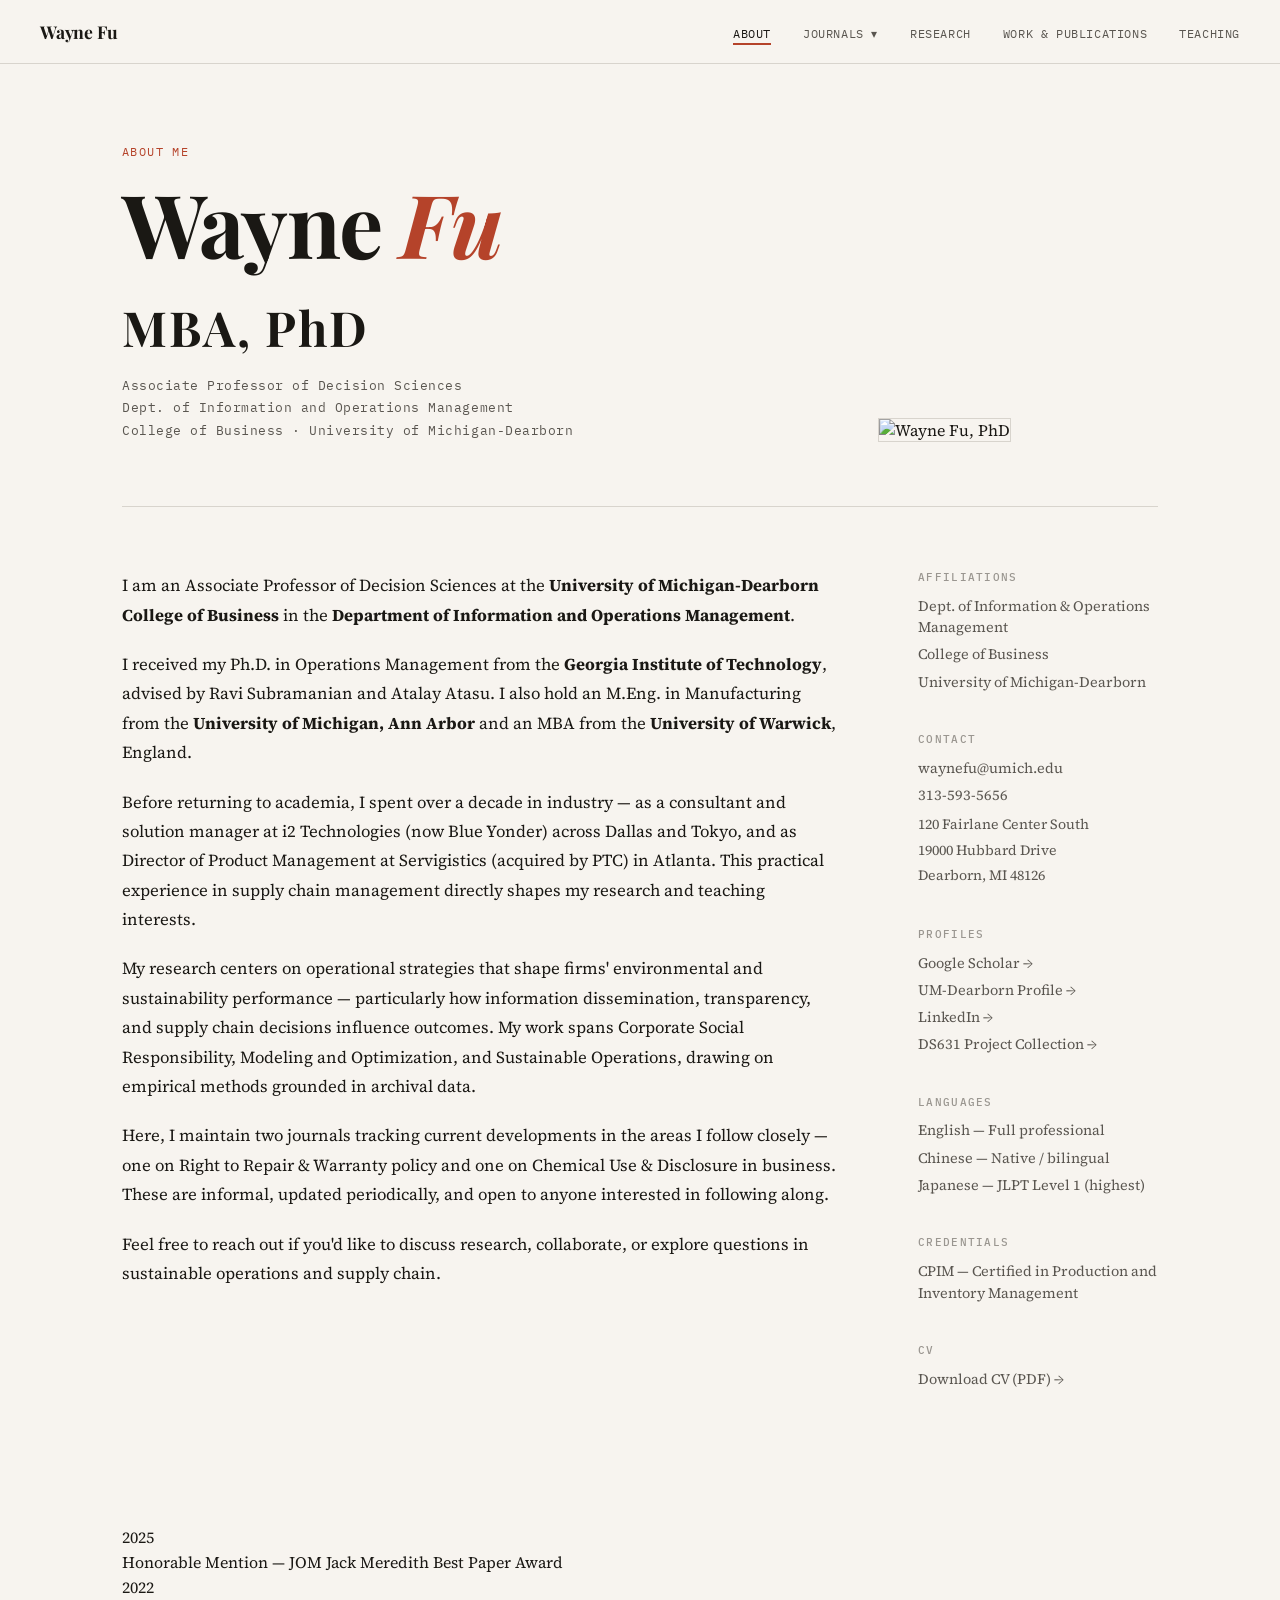
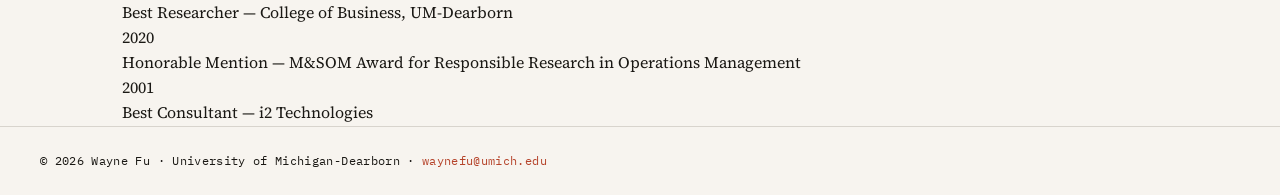
==== index.html @ 268f3934 "Rename weekly to periodic:" ====
<!DOCTYPE html>
<html lang="en">
<head>
  <meta charset="UTF-8" />
  <meta name="viewport" content="width=device-width, initial-scale=1.0"/>
  <title>Wayne Fu, PhD — Academic Portfolio</title>
  <link rel="preconnect" href="https://fonts.googleapis.com">
  <link href="https://fonts.googleapis.com/css2?family=Playfair+Display:ital,wght@0,400;0,700;1,400&family=IBM+Plex+Mono:wght@400;500&family=Source+Serif+4:wght@300;400;600&display=swap" rel="stylesheet">
  <link rel="stylesheet" href="style.css">
</head>
<body>

  <nav class="nav">
    <div class="nav-name"><a href="index.html">Wayne Fu</a></div>
    <ul class="nav-links">
      <li><a href="index.html" class="active">About</a></li>
      <li class="nav-dropdown">
        <span class="nav-dropdown-label">Journals ▾</span>
        <ul class="dropdown-menu">
          <li><a href="journal.html">R2R &amp; Warranty</a></li>
          <li><a href="journal2.html">Chemical Use</a></li>
        </ul>
      </li>
      <li><a href="research.html">Research</a></li>
      <li><a href="work.html">Work &amp; Publications</a></li>
      <li><a href="teaching.html">Teaching</a></li>
    </ul>
    <button class="nav-toggle" onclick="toggleNav()">☰</button>
  </nav>

  <main class="page-about">

    <section class="hero">
      <div class="hero-text">
        <span class="hero-label">About Me</span>
        <h1 class="hero-name">Wayne <em>Fu</em><br><span style="font-size:0.55em;letter-spacing:0.04em;font-style:normal;">MBA, PhD</span></h1>
        <p class="hero-title">
          Associate Professor of Decision Sciences<br>
          Dept. of Information and Operations Management<br>
          College of Business · University of Michigan-Dearborn
        </p>
      </div>
      <div class="hero-photo">
        <img src="photo.jpg" alt="Wayne Fu, PhD" style="width:100%;aspect-ratio:3/4;object-fit:cover;object-position:top center;border:1px solid var(--border);">
      </div>
    </section>

    <section class="about-body">
      <div class="about-bio">

        <p>I am an Associate Professor of Decision Sciences at the <strong>University of Michigan-Dearborn College of Business</strong> in the <strong>Department of Information and Operations Management</strong>.</p>

        <p>I received my Ph.D. in Operations Management from the <strong>Georgia Institute of Technology</strong>, advised by Ravi Subramanian and Atalay Atasu. I also hold an M.Eng. in Manufacturing from the <strong>University of Michigan, Ann Arbor</strong> and an MBA from the <strong>University of Warwick</strong>, England.</p>

        <p>Before returning to academia, I spent over a decade in industry — as a consultant and solution manager at i2 Technologies (now Blue Yonder) across Dallas and Tokyo, and as Director of Product Management at Servigistics (acquired by PTC) in Atlanta. This practical experience in supply chain management directly shapes my research and teaching interests.</p>

        <p>My research centers on operational strategies that shape firms' environmental and sustainability performance — particularly how information dissemination, transparency, and supply chain decisions influence outcomes. My work spans Corporate Social Responsibility, Modeling and Optimization, and Sustainable Operations, drawing on empirical methods grounded in archival data.</p>

		<p>Here, I maintain two journals tracking current developments in the areas I follow closely — one on Right to Repair & Warranty policy and one on Chemical Use & Disclosure in business. These are informal, updated periodically, and open to anyone interested in following along.</p>

        <p>Feel free to reach out if you'd like to discuss research, collaborate, or explore questions in sustainable operations and supply chain.</p>
      </div>

      <div class="about-sidebar">
        <div class="info-block">
          <h3>Affiliations</h3>
          <ul>
            <li>Dept. of Information &amp; Operations Management</li>
            <li>College of Business</li>
            <li>University of Michigan-Dearborn</li>
          </ul>
        </div>

        <div class="info-block">
          <h3>Contact</h3>
          <ul>
            <li><a href="mailto:waynefu@umich.edu">waynefu@umich.edu</a></li>
            <li style="color:var(--ink-light);">313-593-5656</li>
            <li style="line-height:1.8;color:var(--ink-light);font-size:0.88rem;">120 Fairlane Center South<br>19000 Hubbard Drive<br>Dearborn, MI 48126</li>
          </ul>
        </div>

        <div class="info-block">
          <h3>Profiles</h3>
          <ul>
            <li><a href="https://scholar.google.com/citations?user=iPHOKx8AAAAJ&amp;hl=en" target="_blank">Google Scholar →</a></li>
            <li><a href="https://umdearborn.edu/people-um-dearborn/wayne-fu" target="_blank">UM-Dearborn Profile →</a></li>
            <li><a href="https://www.linkedin.com/in/waynefu/" target="_blank">LinkedIn →</a></li>
            <li><a href="https://sites.google.com/umich.edu/ds631projects/about" target="_blank">DS631 Project Collection →</a></li>
          </ul>
        </div>

        <div class="info-block">
          <h3>Languages</h3>
          <ul>
            <li>English — Full professional</li>
            <li>Chinese — Native / bilingual</li>
            <li>Japanese — JLPT Level 1 (highest)</li>
          </ul>
        </div>

        <div class="info-block">
          <h3>Credentials</h3>
          <ul>
            <li>CPIM — Certified in Production and Inventory Management</li>
          </ul>
        </div>

        <div class="info-block">
          <h3>CV</h3>
          <ul>
            <li><a href="CurriculumVitae_-_WF_-_20251202.pdf">Download CV (PDF) →</a></li>
          </ul>
        </div>
      </div>
    </section>

    <section class="honors-strip">
      <div class="honor-item">
        <span class="honor-year">2025</span>
        <p>Honorable Mention — JOM Jack Meredith Best Paper Award</p>
      </div>
      <div class="honor-item">
        <span class="honor-year">2022</span>
        <p>Best Researcher — College of Business, UM-Dearborn</p>
      </div>
      <div class="honor-item">
        <span class="honor-year">2020</span>
        <p>Honorable Mention — M&SOM Award for Responsible Research in Operations Management</p>
      </div>
      <div class="honor-item">
        <span class="honor-year">2001</span>
        <p>Best Consultant — i2 Technologies</p>
      </div>
    </section>

  </main>

  <footer class="footer">
    <p>© 2026 Wayne Fu · University of Michigan-Dearborn · <a href="mailto:waynefu@umich.edu">waynefu@umich.edu</a></p>
  </footer>

  <script src="nav.js"></script>
</body>
</h
---- style.css ----
/* ============================================
   PORTFOLIO — STYLESHEET
   Aesthetic: editorial/academic, refined minimal
   ============================================ */

:root {
  --ink: #1a1814;
  --ink-light: #5a5650;
  --ink-faint: #9a9690;
  --paper: #f7f4ef;
  --paper-warm: #ede9e2;
  --accent: #b5432a;
  --accent-light: #e8c9c2;
  --border: #d8d4cd;
  --mono: 'IBM Plex Mono', monospace;
  --serif: 'Source Serif 4', Georgia, serif;
  --display: 'Playfair Display', 'Times New Roman', serif;
  --nav-h: 64px;
}

*, *::before, *::after { box-sizing: border-box; margin: 0; padding: 0; }

html { font-size: 16px; scroll-behavior: smooth; }

body {
  font-family: var(--serif);
  background: var(--paper);
  color: var(--ink);
  min-height: 100vh;
  display: flex;
  flex-direction: column;
}

/* ---- TYPOGRAPHY ---- */
h1, h2, h3 { font-family: var(--display); font-weight: 700; line-height: 1.15; }
h1 { font-size: clamp(2.2rem, 5vw, 3.8rem); }
h2 { font-size: clamp(1.4rem, 3vw, 2rem); }
h3 { font-size: 1.15rem; }
p { line-height: 1.75; color: var(--ink); }
a { color: var(--accent); text-decoration: none; transition: opacity 0.2s; }
a:hover { opacity: 0.7; }
em { font-style: italic; color: var(--accent); }
ul { list-style: none; }

/* ---- NAV ---- */
.nav {
  position: sticky;
  top: 0;
  z-index: 100;
  height: var(--nav-h);
  background: var(--paper);
  border-bottom: 1px solid var(--border);
  display: flex;
  align-items: center;
  justify-content: space-between;
  padding: 0 2.5rem;
  gap: 2rem;
}

.nav-name a {
  font-family: var(--display);
  font-size: 1.1rem;
  color: var(--ink);
  font-weight: 700;
  letter-spacing: -0.01em;
}

.nav-links {
  display: flex;
  gap: 2rem;
  align-items: center;
}

.nav-links > li { position: relative; }

.nav-links a,
.nav-dropdown-label {
  font-family: var(--mono);
  font-size: 0.75rem;
  letter-spacing: 0.05em;
  color: var(--ink-light);
  text-transform: uppercase;
  padding-bottom: 2px;
  border-bottom: 2px solid transparent;
  transition: color 0.2s, border-color 0.2s;
  cursor: pointer;
  user-select: none;
}

.nav-links a:hover,
.nav-links a.active,
.nav-dropdown-label.active {
  color: var(--ink);
  border-bottom-color: var(--accent);
  opacity: 1;
}

/* Dropdown */
.nav-dropdown { position: relative; }

.dropdown-menu {
  display: none;
  position: absolute;
  top: calc(100% + 18px);
  right: 0;
  background: var(--paper);
  border: 1px solid var(--border);
  min-width: 200px;
  box-shadow: 0 4px 16px rgba(0,0,0,0.08);
  z-index: 200;
  flex-direction: column;
}

.nav-dropdown:hover .dropdown-menu,
.nav-dropdown:focus-within .dropdown-menu {
  display: flex;
}

.dropdown-menu li a {
  display: block;
  padding: 0.75rem 1.25rem;
  font-family: var(--mono);
  font-size: 0.72rem;
  letter-spacing: 0.05em;
  text-transform: uppercase;
  color: var(--ink-light);
  border-bottom: 1px solid var(--border);
  border-bottom-width: 0;
  transition: background 0.15s;
}

.dropdown-menu li:not(:last-child) a {
  border-bottom: 1px solid var(--border);
}

.dropdown-menu li a:hover,
.dropdown-menu li a.active {
  background: var(--paper-warm);
  color: var(--ink);
  opacity: 1;
}

.nav-toggle {
  display: none;
  background: none;
  border: none;
  font-size: 1.4rem;
  cursor: pointer;
  color: var(--ink);
}

/* ---- FOOTER ---- */
.footer {
  margin-top: auto;
  border-top: 1px solid var(--border);
  padding: 1.5rem 2.5rem;
  font-family: var(--mono);
  font-size: 0.72rem;
  color: var(--ink-faint);
  letter-spacing: 0.03em;
}

/* ---- PAGE LAYOUTS ---- */
main { flex: 1; }

.page-inner {
  max-width: 860px;
  margin: 0 auto;
  padding: 4rem 2rem 6rem;
}

.page-header {
  margin-bottom: 3.5rem;
  padding-bottom: 2rem;
  border-bottom: 1px solid var(--border);
}

.page-label {
  font-family: var(--mono);
  font-size: 0.72rem;
  letter-spacing: 0.12em;
  text-transform: uppercase;
  color: var(--accent);
  display: block;
  margin-bottom: 0.75rem;
}

.page-subtitle {
  margin-top: 0.75rem;
  font-size: 1.05rem;
  color: var(--ink-light);
  font-weight: 300;
}

/* ---- ABOUT / HERO ---- */
.page-about { max-width: 1100px; margin: 0 auto; padding: 0 2rem; }

.hero {
  display: grid;
  grid-template-columns: 1fr 280px;
  gap: 4rem;
  align-items: end;
  padding: 5rem 0 4rem;
  border-bottom: 1px solid var(--border);
}

.hero-label {
  font-family: var(--mono);
  font-size: 0.72rem;
  letter-spacing: 0.12em;
  text-transform: uppercase;
  color: var(--accent);
  display: block;
  margin-bottom: 1.25rem;
}

.hero-name {
  font-size: clamp(3rem, 7vw, 5.5rem);
  line-height: 1.0;
  letter-spacing: -0.02em;
  margin-bottom: 1.25rem;
}

.hero-title {
  font-family: var(--mono);
  font-size: 0.8rem;
  color: var(--ink-light);
  letter-spacing: 0.04em;
}

.photo-placeholder {
  width: 100%;
  aspect-ratio: 3/4;
  background: var(--paper-warm);
  border: 1px solid var(--border);
  display: flex;
  align-items: center;
  justify-content: center;
  color: var(--ink-faint);
  font-family: var(--mono);
  font-size: 0.75rem;
  letter-spacing: 0.08em;
}

/* ---- ABOUT BODY ---- */
.about-body {
  display: grid;
  grid-template-columns: 1fr 240px;
  gap: 5rem;
  padding: 4rem 0 6rem;
}

.about-bio h2 {
  font-size: 1.6rem;
  margin-bottom: 1.25rem;
}

.about-bio p {
  margin-bottom: 1.25rem;
  font-size: 1.05rem;
}

.info-block {
  margin-bottom: 2.5rem;
}

.info-block h3 {
  font-family: var(--mono);
  font-size: 0.68rem;
  letter-spacing: 0.12em;
  text-transform: uppercase;
  color: var(--ink-faint);
  margin-bottom: 0.75rem;
  font-weight: 500;
}

.info-block li {
  font-size: 0.9rem;
  color: var(--ink-light);
  margin-bottom: 0.35rem;
  line-height: 1.5;
}

.info-block a { color: var(--ink-light); }
.info-block a:hover { color: var(--accent); opacity: 1; }

/* ---- RESEARCH PAGE ---- */
.research-intro { margin-bottom: 3rem; }
.lead { font-size: 1.15rem; color: var(--ink-light); line-height: 1.8; max-width: 680px; }

.research-areas {
  display: flex;
  flex-direction: column;
  gap: 0;
  margin-bottom: 4rem;
}

.research-card {
  display: grid;
  grid-template-columns: 80px 1fr;
  gap: 2rem;
  padding: 2.5rem 0;
  border-bottom: 1px solid var(--border);
  transition: background 0.2s;
}

.research-card:first-child { border-top: 1px solid var(--border); }

.card-number {
  font-family: var(--display);
  font-size: 2.5rem;
  color: var(--accent-light);
  font-weight: 700;
  line-height: 1;
  padding-top: 0.2rem;
}

.card-content h2 {
  font-size: 1.25rem;
  margin-bottom: 0.75rem;
}

.card-content p {
  font-size: 0.95rem;
  color: var(--ink-light);
  margin-bottom: 1rem;
}

.card-tags {
  display: flex;
  gap: 0.5rem;
  flex-wrap: wrap;
}

.card-tags span {
  font-family: var(--mono);
  font-size: 0.68rem;
  letter-spacing: 0.06em;
  padding: 0.25rem 0.6rem;
  background: var(--paper-warm);
  border: 1px solid var(--border);
  color: var(--ink-light);
  border-radius: 2px;
}

.research-collab {
  background: var(--paper-warm);
  border: 1px solid var(--border);
  padding: 2rem;
  border-radius: 2px;
}

.research-collab h2 { font-size: 1.2rem; margin-bottom: 0.75rem; }
.research-collab p { font-size: 0.95rem; }

/* ---- WORK PAGE ---- */
.work-section { margin-bottom: 4rem; }

.section-heading {
  font-family: var(--mono);
  font-size: 0.72rem;
  letter-spacing: 0.12em;
  text-transform: uppercase;
  color: var(--ink-faint);
  margin-bottom: 1.5rem;
  padding-bottom: 0.75rem;
  border-bottom: 1px solid var(--border);
  font-weight: 500;
}

.project-card {
  padding: 1.75rem 0;
  border-bottom: 1px solid var(--border);
}

.project-status {
  display: inline-block;
  font-family: var(--mono);
  font-size: 0.65rem;
  letter-spacing: 0.1em;
  text-transform: uppercase;
  color: var(--accent);
  border: 1px solid var(--accent-light);
  padding: 0.2rem 0.5rem;
  margin-bottom: 0.75rem;
  border-radius: 2px;
}

.project-card h3 { font-size: 1.15rem; margin-bottom: 0.35rem; }

.project-collab {
  font-size: 0.85rem;
  color: var(--ink-faint);
  font-family: var(--mono);
  margin-bottom: 0.75rem;
}

.project-links { margin-top: 0.75rem; display: flex; gap: 1.25rem; }
.project-links a { font-size: 0.85rem; font-family: var(--mono); }

/* Publications */
.pub-year-group {
  display: grid;
  grid-template-columns: 70px 1fr;
  gap: 2rem;
  margin-bottom: 1.5rem;
}

.pub-year {
  font-family: var(--mono);
  font-size: 0.85rem;
  color: var(--ink-faint);
  padding-top: 0.2rem;
  letter-spacing: 0.03em;
}

.pub-entry {
  padding: 1.25rem 0;
  border-bottom: 1px solid var(--border);
}

.pub-title {
  font-family: var(--display);
  font-size: 1.05rem;
  font-weight: 700;
  margin-bottom: 0.3rem;
  line-height: 1.4;
}

.pub-meta { font-size: 0.88rem; color: var(--ink-light); margin-bottom: 0.2rem; }
.pub-venue { font-size: 0.85rem; color: var(--ink-faint); margin-bottom: 0.5rem; }
.pub-links { display: flex; gap: 1rem; }
.pub-links a { font-family: var(--mono); font-size: 0.72rem; letter-spacing: 0.05em; }

/* Talks */
.talk-list { display: flex; flex-direction: column; }

.talk-entry {
  display: grid;
  grid-template-columns: 80px 1fr auto;
  gap: 1.5rem;
  align-items: center;
  padding: 1rem 0;
  border-bottom: 1px solid var(--border);
}

.talk-date {
  font-family: var(--mono);
  font-size: 0.72rem;
  color: var(--ink-faint);
  letter-spacing: 0.04em;
}

.talk-title { font-size: 0.95rem; margin-bottom: 0.2rem; }
.talk-venue { font-size: 0.82rem; color: var(--ink-faint); }
.talk-link { font-family: var(--mono); font-size: 0.72rem; white-space: nowrap; }

/* ---- JOURNAL PAGE ---- */
.journal-intro { margin-bottom: 2rem; }

.journal-filters {
  display: flex;
  gap: 0.5rem;
  align-items: center;
  flex-wrap: wrap;
  margin-bottom: 3rem;
  padding-bottom: 1.5rem;
  border-bottom: 1px solid var(--border);
}

.filter-label {
  font-family: var(--mono);
  font-size: 0.7rem;
  letter-spacing: 0.1em;
  text-transform: uppercase;
  color: var(--ink-faint);
  margin-right: 0.5rem;
}

.tag-btn {
  font-family: var(--mono);
  font-size: 0.7rem;
  letter-spacing: 0.06em;
  padding: 0.3rem 0.8rem;
  background: none;
  border: 1px solid var(--border);
  color: var(--ink-light);
  cursor: pointer;
  border-radius: 2px;
  transition: all 0.15s;
}

.tag-btn:hover, .tag-btn.active {
  background: var(--ink);
  color: var(--paper);
  border-color: var(--ink);
}

.journal-entries { display: flex; flex-direction: column; gap: 0; }

.journal-entry {
  padding: 3rem 0;
  border-bottom: 1px solid var(--border);
}

.journal-entry:first-child { border-top: 1px solid var(--border); }

.entry-meta {
  display: flex;
  align-items: center;
  gap: 1rem;
  margin-bottom: 1rem;
  flex-wrap: wrap;
}

.entry-date {
  font-family: var(--mono);
  font-size: 0.72rem;
  color: var(--ink-faint);
  letter-spacing: 0.06em;
}

.entry-tags { display: flex; gap: 0.4rem; }

.entry-tags span {
  font-family: var(--mono);
  font-size: 0.62rem;
  letter-spacing: 0.06em;
  padding: 0.15rem 0.5rem;
  background: var(--accent-light);
  color: var(--accent);
  border-radius: 2px;
}

.entry-title {
  font-size: clamp(1.3rem, 3vw, 1.75rem);
  margin-bottom: 1.5rem;
  line-height: 1.2;
}

.entry-body p {
  margin-bottom: 1.1rem;
  font-size: 1rem;
  max-width: 680px;
}

.entry-body h3 {
  font-family: var(--mono);
  font-size: 0.72rem;
  letter-spacing: 0.1em;
  text-transform: uppercase;
  color: var(--ink-faint);
  margin: 1.75rem 0 0.75rem;
  font-weight: 500;
}

.entry-body ul {
  list-style: none;
  padding-left: 0;
  max-width: 680px;
}

.entry-body ul li {
  padding: 0.6rem 0 0.6rem 1.25rem;
  border-bottom: 1px solid var(--border);
  font-size: 0.93rem;
  position: relative;
  line-height: 1.6;
}

.entry-body ul li::before {
  content: '—';
  position: absolute;
  left: 0;
  color: var(--accent);
  font-family: var(--mono);
}

/* ---- MOBILE NAV ---- */
@media (max-width: 700px) {
  .nav { padding: 0 1.25rem; }
  .nav-links {
    display: none;
    flex-direction: column;
    position: absolute;
    top: var(--nav-h);
    left: 0; right: 0;
    background: var(--paper);
    border-bottom: 1px solid var(--border);
    padding: 1rem 1.5rem 1.5rem;
    gap: 1rem;
  }
  .nav-links.open { display: flex; }
  .nav-toggle { display: block; }
  .dropdown-menu {
    position: static;
    display: flex !important;
    box-shadow: none;
    border: none;
    border-left: 2px solid var(--border);
    padding-left: 1rem;
    margin-top: 0.5rem;
  }
  .nav-dropdown-label { display: none; }
  .hero { grid-template-columns: 1fr; }
  .hero-photo { display: none; }
  .about-body { grid-template-columns: 1fr; gap: 2rem; }
  .pub-year-group { grid-template-columns: 1fr; gap: 0.25rem; }
  .talk-entry { grid-template-columns: 1fr; }
  .talk-date { display: none; }
  .page-inner { padding: 2.5rem 1.25rem 4rem; }
  .page-about { padding: 0 1.25rem; }
  .hero { padding: 2.5rem 0 2.5rem; }
}
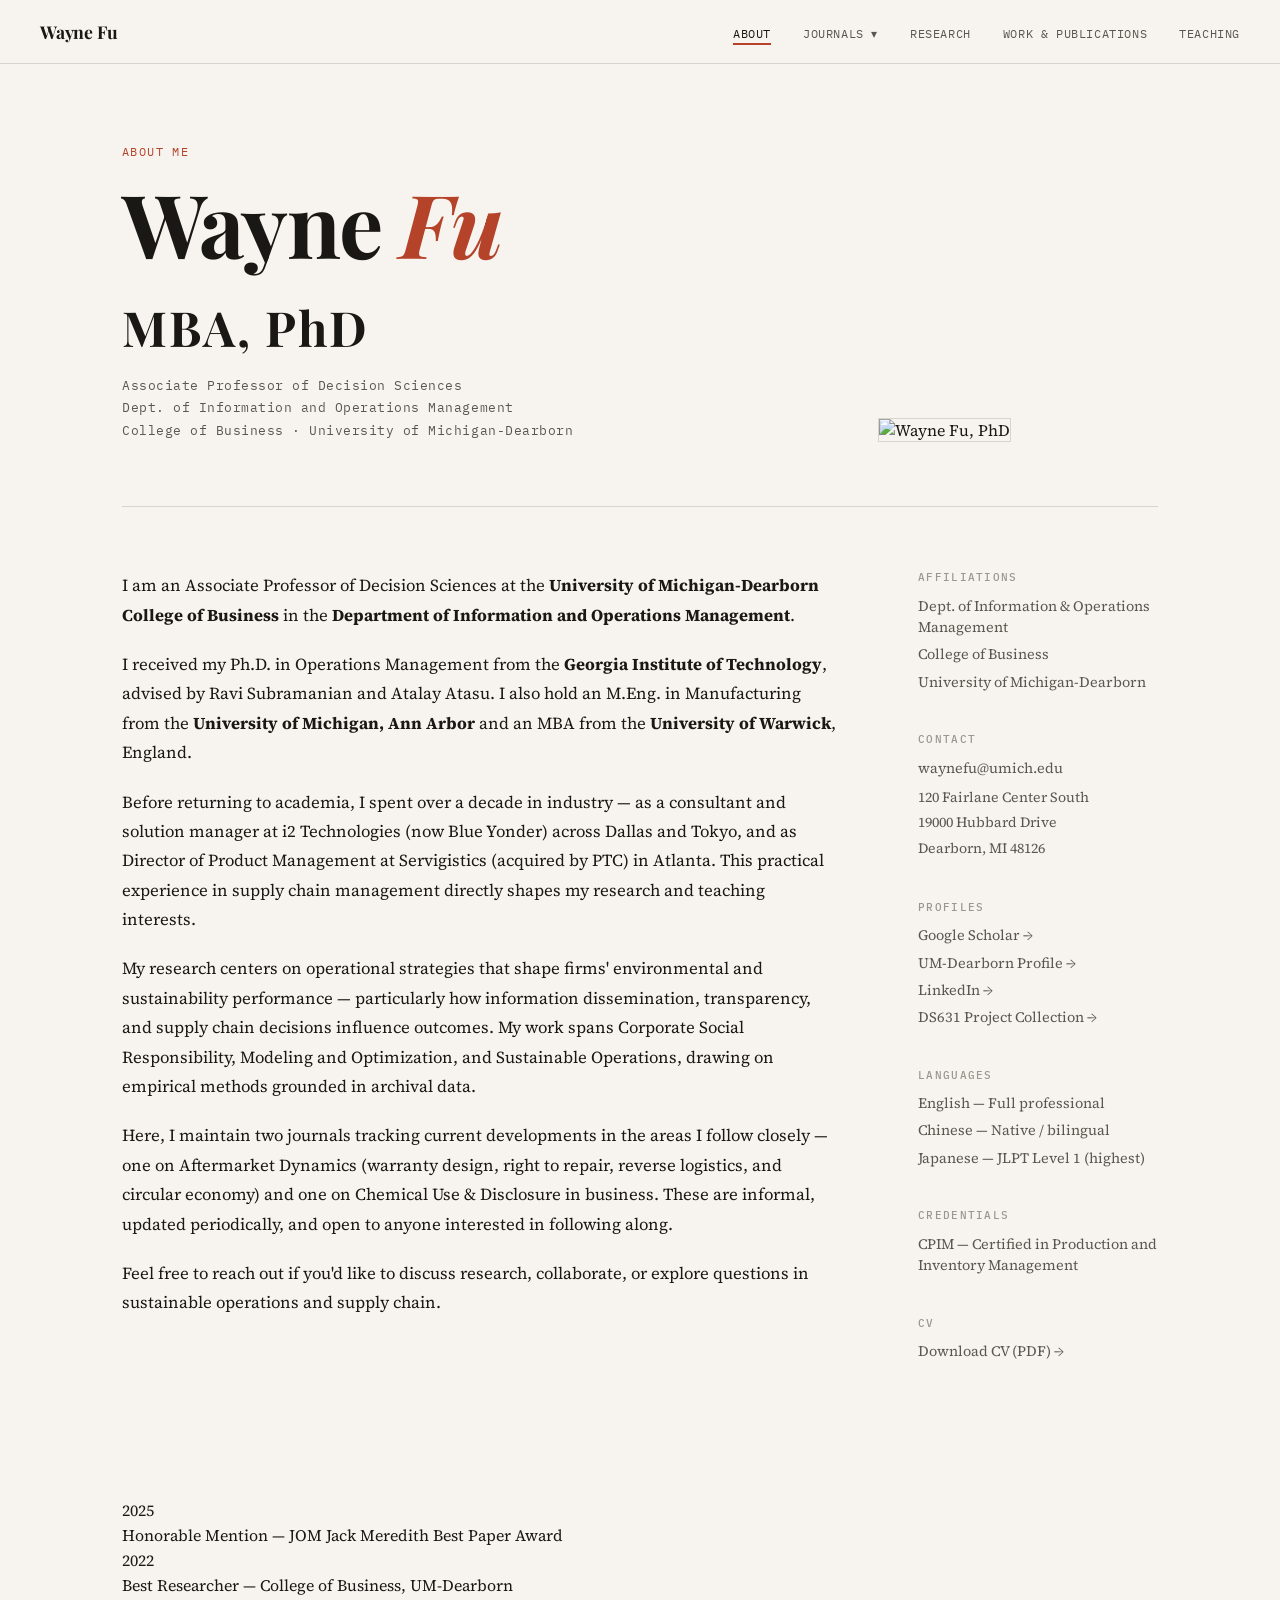
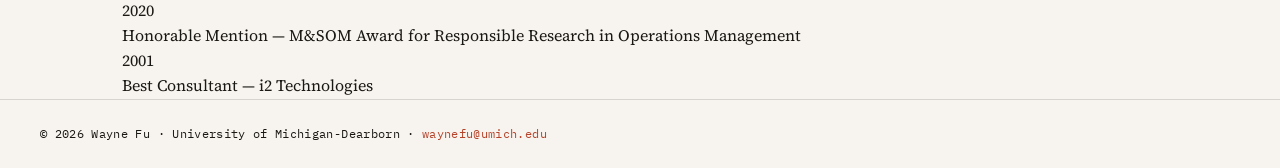
==== commit 540ec2a7: "Fix CV link, nav HTML, grammar, bio location, Scholar profile, filter tag" ====
--- a/index.html
+++ b/index.html
@@ -17,7 +17,7 @@
       <li class="nav-dropdown">
         <span class="nav-dropdown-label">Journals ▾</span>
         <ul class="dropdown-menu">
-          <li><a href="journal.html">R2R &amp; Warranty</a></li>
+          <li><a href="journal.html">Aftermarket Dynamics</a></li>
           <li><a href="journal2.html">Chemical Use</a></li>
         </ul>
       </li>
@@ -56,7 +56,7 @@
 
         <p>My research centers on operational strategies that shape firms' environmental and sustainability performance — particularly how information dissemination, transparency, and supply chain decisions influence outcomes. My work spans Corporate Social Responsibility, Modeling and Optimization, and Sustainable Operations, drawing on empirical methods grounded in archival data.</p>
 
-		<p>Here, I maintain two journals tracking current developments in the areas I follow closely — one on Right to Repair & Warranty policy and one on Chemical Use & Disclosure in business. These are informal, updated periodically, and open to anyone interested in following along.</p>
+		<p>Here, I maintain two journals tracking current developments in the areas I follow closely — one on Aftermarket Dynamics (warranty design, right to repair, reverse logistics, and circular economy) and one on Chemical Use &amp; Disclosure in business. These are informal, updated periodically, and open to anyone interested in following along.</p>
 
         <p>Feel free to reach out if you'd like to discuss research, collaborate, or explore questions in sustainable operations and supply chain.</p>
       </div>
@@ -75,7 +75,6 @@
           <h3>Contact</h3>
           <ul>
             <li><a href="mailto:waynefu@umich.edu">waynefu@umich.edu</a></li>
-            <li style="color:var(--ink-light);">313-593-5656</li>
             <li style="line-height:1.8;color:var(--ink-light);font-size:0.88rem;">120 Fairlane Center South<br>19000 Hubbard Drive<br>Dearborn, MI 48126</li>
           </ul>
         </div>
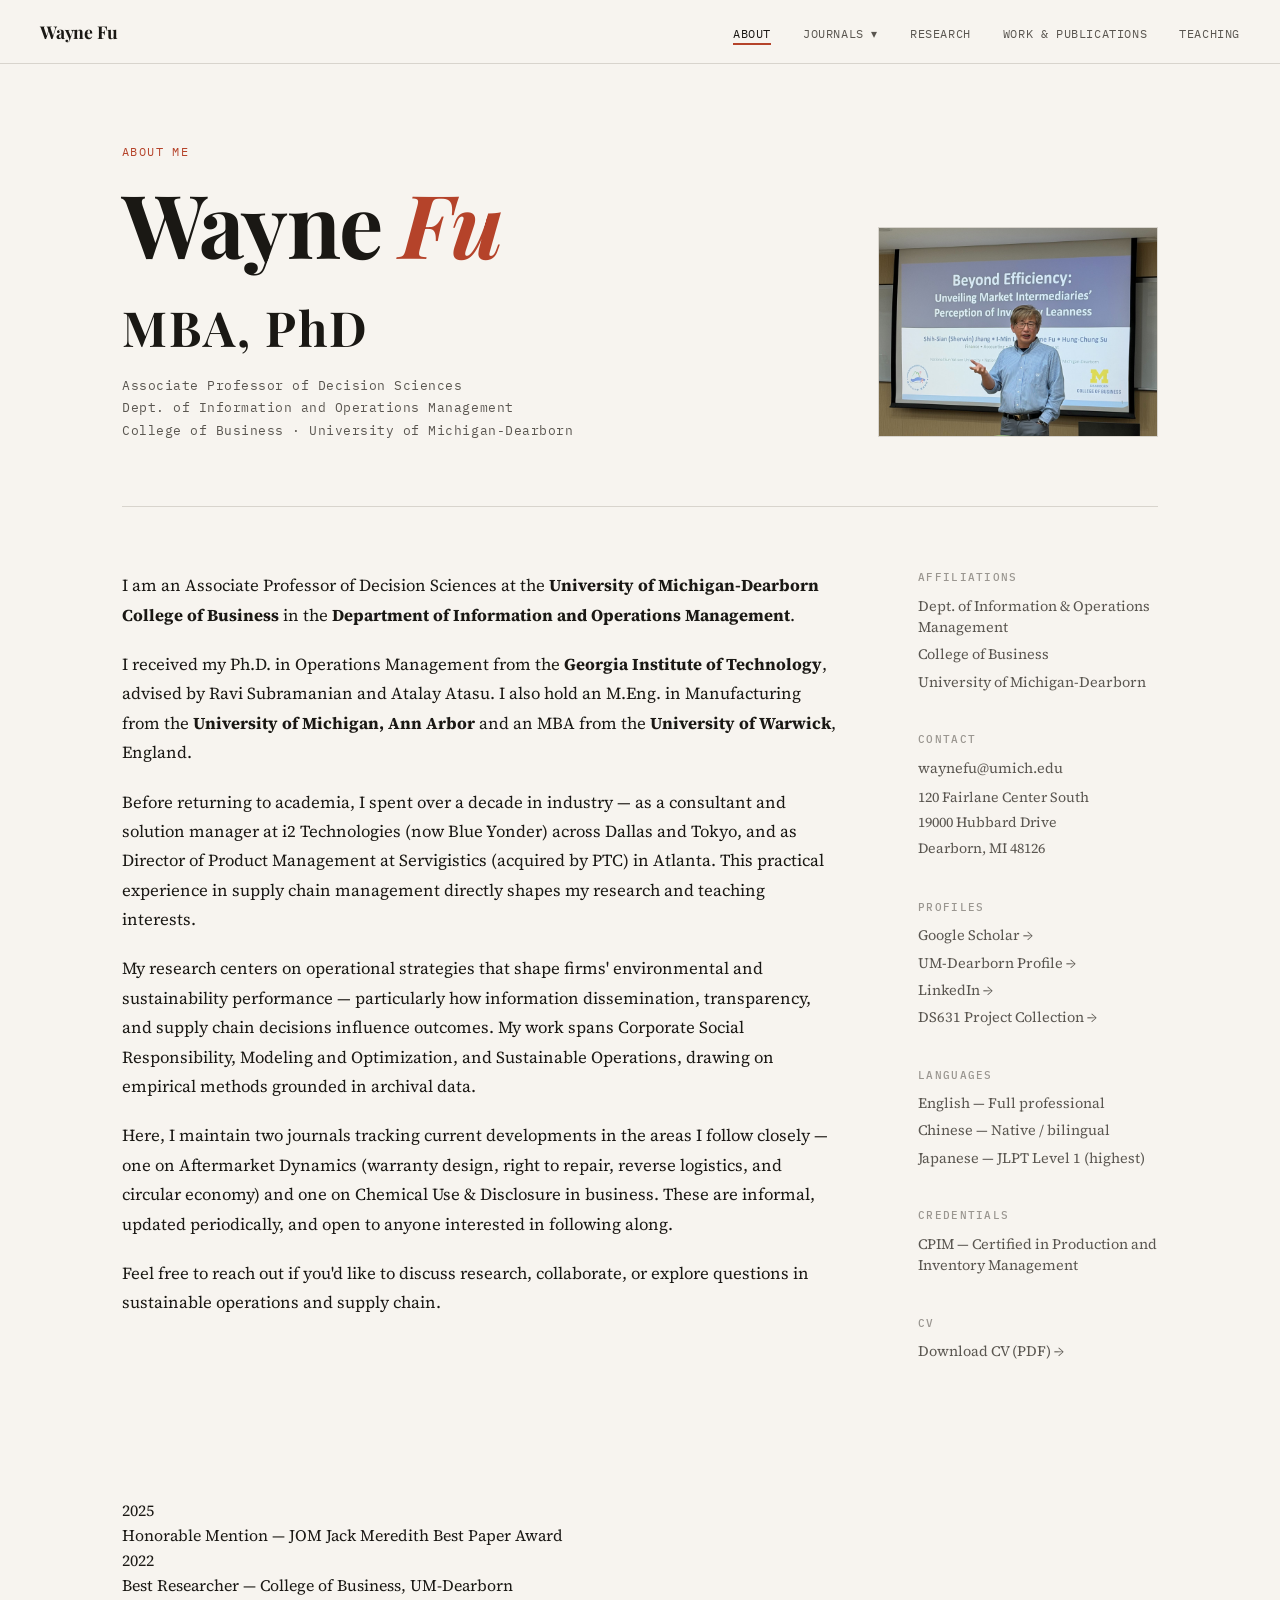
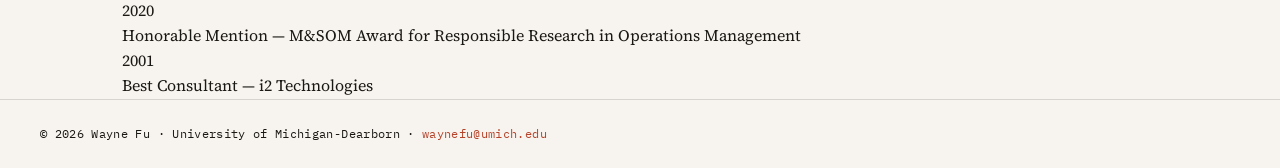
==== commit 2b80cda5: "chore(home): swap profile photo + switch frame to 4:3 landscape" ====
--- a/index.html
+++ b/index.html
@@ -41,7 +41,7 @@
         </p>
       </div>
       <div class="hero-photo">
-        <img src="photo.jpg" alt="Wayne Fu, PhD" style="width:100%;aspect-ratio:3/4;object-fit:cover;object-position:top center;border:1px solid var(--border);">
+        <img src="photo.jpg" alt="Wayne Fu, PhD" style="width:100%;aspect-ratio:4/3;object-fit:cover;object-position:center center;border:1px solid var(--border);">
       </div>
     </section>
 
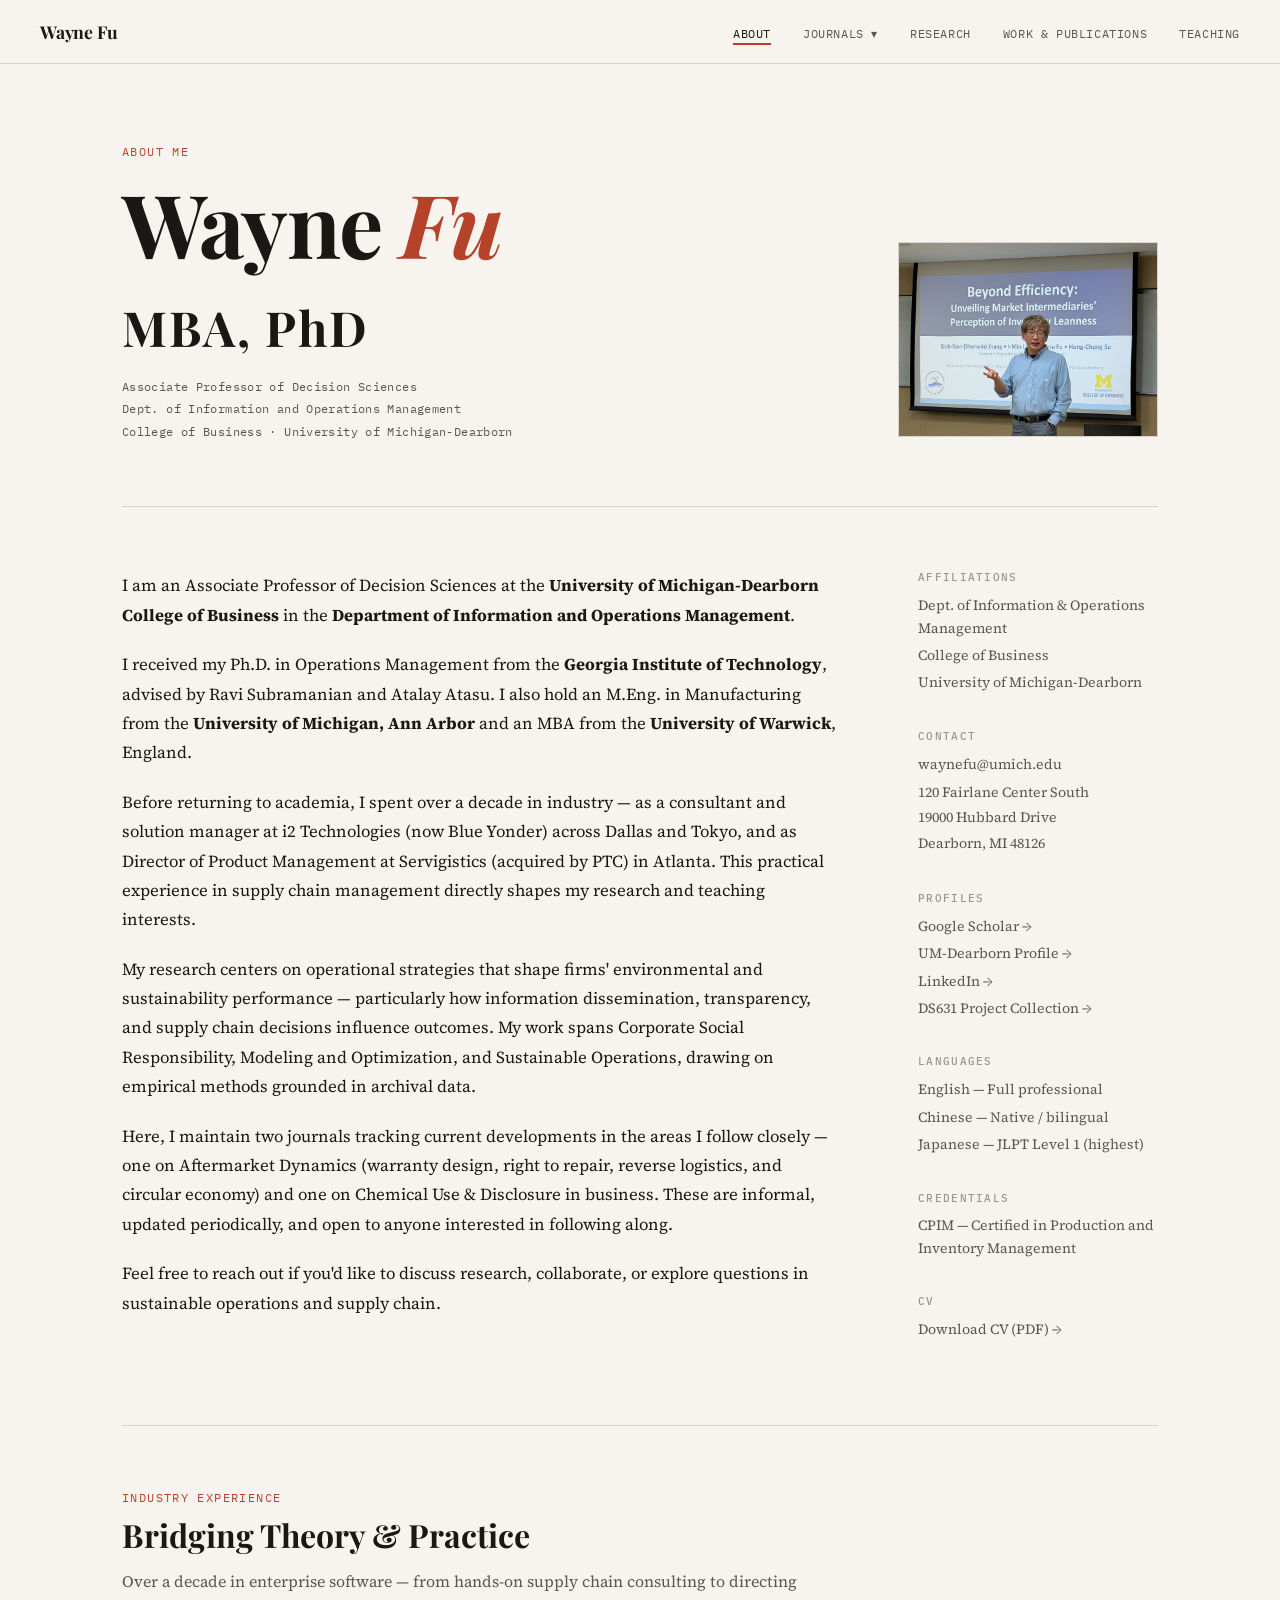
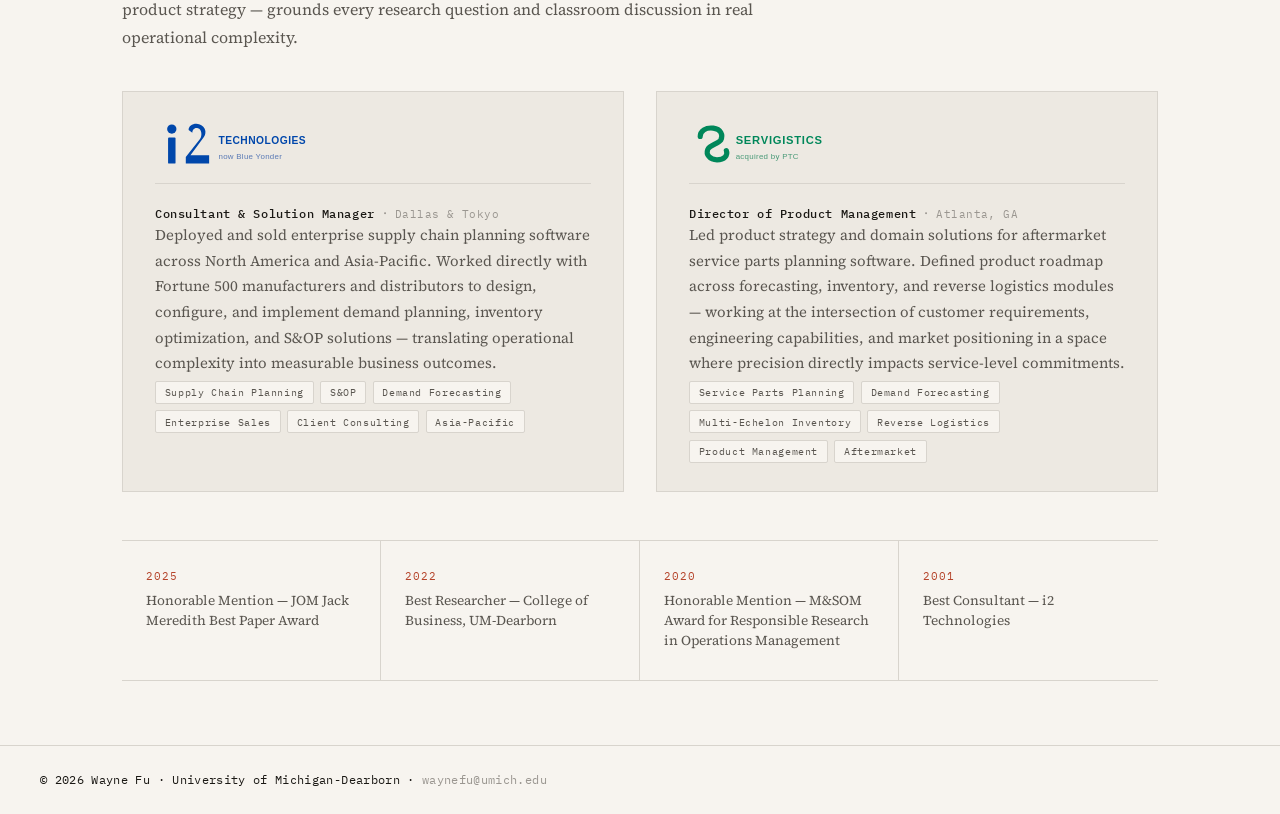
==== commit 0422a8e9: "feat(index): add Industry Experience section with i2 Technologies and Servigistics cards" ====
--- a/index.html
+++ b/index.html
@@ -114,6 +114,81 @@
       </div>
     </section>
 
+    <section class="industry-section">
+      <div class="industry-header">
+        <span class="page-label">Industry Experience</span>
+        <h2 class="industry-title">Bridging Theory &amp; Practice</h2>
+        <p class="industry-intro">Over a decade in enterprise software — from hands-on supply chain consulting to directing product strategy — grounds every research question and classroom discussion in real operational complexity.</p>
+      </div>
+
+      <div class="industry-cards">
+
+        <!-- i2 Technologies / Blue Yonder -->
+        <div class="industry-card">
+          <div class="company-logo-wrap">
+            <svg viewBox="0 0 180 60" xmlns="http://www.w3.org/2000/svg" aria-label="i2 Technologies (now Blue Yonder)">
+              <!-- i -->
+              <circle cx="18" cy="14" r="5" fill="#0047AB"/>
+              <rect x="14" y="23" width="8" height="28" rx="1" fill="#0047AB"/>
+              <!-- 2 -->
+              <path d="M36 15 C36 10 42 7 48 9 C54 11 56 18 52 23 L38 42 L58 42 L58 51 L33 51 L33 44 L48 25 C51 21 50 14 46 13 C42 12 40 15 40 18 Z" fill="#0047AB"/>
+              <!-- "Technologies" label -->
+              <text x="68" y="30" font-family="Arial, sans-serif" font-size="11" font-weight="700" fill="#0047AB" letter-spacing="0.5">TECHNOLOGIES</text>
+              <!-- "now Blue Yonder" sub-label -->
+              <text x="68" y="46" font-family="Arial, sans-serif" font-size="8.5" fill="#5a7ab5" letter-spacing="0.3">now Blue Yonder</text>
+            </svg>
+          </div>
+          <div class="company-body">
+            <div class="company-meta">
+              <span class="company-role">Consultant &amp; Solution Manager</span>
+              <span class="company-divider">·</span>
+              <span class="company-location">Dallas &amp; Tokyo</span>
+            </div>
+            <p class="company-desc">Deployed and sold enterprise supply chain planning software across North America and Asia-Pacific. Worked directly with Fortune 500 manufacturers and distributors to design, configure, and implement demand planning, inventory optimization, and S&amp;OP solutions — translating operational complexity into measurable business outcomes.</p>
+            <div class="domain-tags">
+              <span>Supply Chain Planning</span>
+              <span>S&amp;OP</span>
+              <span>Demand Forecasting</span>
+              <span>Enterprise Sales</span>
+              <span>Client Consulting</span>
+              <span>Asia-Pacific</span>
+            </div>
+          </div>
+        </div>
+
+        <!-- Servigistics / PTC -->
+        <div class="industry-card">
+          <div class="company-logo-wrap">
+            <svg viewBox="0 0 180 60" xmlns="http://www.w3.org/2000/svg" aria-label="Servigistics (acquired by PTC)">
+              <!-- Stylized "S" mark -->
+              <path d="M12 22 C12 16 18 12 26 13 C34 14 37 20 34 26 C31 30 22 31 20 36 C18 41 22 47 30 47 C38 47 42 42 40 37" stroke="#00875A" stroke-width="5.5" fill="none" stroke-linecap="round"/>
+              <!-- "SERVIGISTICS" wordmark -->
+              <text x="50" y="30" font-family="Arial, sans-serif" font-size="12" font-weight="700" fill="#00875A" letter-spacing="0.8">SERVIGISTICS</text>
+              <!-- "acquired by PTC" sub-label -->
+              <text x="50" y="46" font-family="Arial, sans-serif" font-size="8.5" fill="#4a9a78" letter-spacing="0.3">acquired by PTC</text>
+            </svg>
+          </div>
+          <div class="company-body">
+            <div class="company-meta">
+              <span class="company-role">Director of Product Management</span>
+              <span class="company-divider">·</span>
+              <span class="company-location">Atlanta, GA</span>
+            </div>
+            <p class="company-desc">Led product strategy and domain solutions for aftermarket service parts planning software. Defined product roadmap across forecasting, inventory, and reverse logistics modules — working at the intersection of customer requirements, engineering capabilities, and market positioning in a space where precision directly impacts service-level commitments.</p>
+            <div class="domain-tags">
+              <span>Service Parts Planning</span>
+              <span>Demand Forecasting</span>
+              <span>Multi-Echelon Inventory</span>
+              <span>Reverse Logistics</span>
+              <span>Product Management</span>
+              <span>Aftermarket</span>
+            </div>
+          </div>
+        </div>
+
+      </div>
+    </section>
+
     <section class="honors-strip">
       <div class="honor-item">
         <span class="honor-year">2025</span>
--- a/style.css
+++ b/style.css
@@ -1,6 +1,5 @@
 /* ============================================
-   PORTFOLIO — STYLESHEET
-   Aesthetic: editorial/academic, refined minimal
+   WAYNE FU PORTFOLIO — STYLESHEET
    ============================================ */
 
 :root {
@@ -19,7 +18,6 @@
 }
 
 *, *::before, *::after { box-sizing: border-box; margin: 0; padding: 0; }
-
 html { font-size: 16px; scroll-behavior: smooth; }
 
 body {
@@ -44,312 +42,285 @@
 
 /* ---- NAV ---- */
 .nav {
-  position: sticky;
-  top: 0;
-  z-index: 100;
+  position: sticky; top: 0; z-index: 100;
   height: var(--nav-h);
   background: var(--paper);
   border-bottom: 1px solid var(--border);
-  display: flex;
-  align-items: center;
+  display: flex; align-items: center;
   justify-content: space-between;
-  padding: 0 2.5rem;
-  gap: 2rem;
+  padding: 0 2.5rem; gap: 2rem;
 }
 
 .nav-name a {
   font-family: var(--display);
-  font-size: 1.1rem;
-  color: var(--ink);
-  font-weight: 700;
-  letter-spacing: -0.01em;
-}
-
-.nav-links {
-  display: flex;
-  gap: 2rem;
-  align-items: center;
-}
-
+  font-size: 1.1rem; color: var(--ink);
+  font-weight: 700; letter-spacing: -0.01em;
+}
+
+.nav-links { display: flex; gap: 2rem; align-items: center; }
 .nav-links > li { position: relative; }
 
-.nav-links a,
-.nav-dropdown-label {
+.nav-links a, .nav-dropdown-label {
   font-family: var(--mono);
-  font-size: 0.75rem;
-  letter-spacing: 0.05em;
-  color: var(--ink-light);
-  text-transform: uppercase;
+  font-size: 0.75rem; letter-spacing: 0.05em;
+  color: var(--ink-light); text-transform: uppercase;
   padding-bottom: 2px;
   border-bottom: 2px solid transparent;
   transition: color 0.2s, border-color 0.2s;
-  cursor: pointer;
-  user-select: none;
-}
-
-.nav-links a:hover,
-.nav-links a.active,
-.nav-dropdown-label.active {
-  color: var(--ink);
-  border-bottom-color: var(--accent);
-  opacity: 1;
+  cursor: pointer; user-select: none;
+}
+
+.nav-links a:hover, .nav-links a.active, .nav-dropdown-label.active {
+  color: var(--ink); border-bottom-color: var(--accent); opacity: 1;
 }
 
 /* Dropdown */
 .nav-dropdown { position: relative; }
 
 .dropdown-menu {
-  display: none;
-  position: absolute;
-  top: calc(100% + 18px);
-  right: 0;
-  background: var(--paper);
-  border: 1px solid var(--border);
-  min-width: 200px;
-  box-shadow: 0 4px 16px rgba(0,0,0,0.08);
-  z-index: 200;
-  flex-direction: column;
-}
-
-.nav-dropdown:hover .dropdown-menu,
-.nav-dropdown:focus-within .dropdown-menu {
-  display: flex;
-}
+  display: none; position: absolute;
+  top: calc(100% + 18px); right: 0;
+  background: var(--paper); border: 1px solid var(--border);
+  min-width: 210px; box-shadow: 0 4px 16px rgba(0,0,0,0.08);
+  z-index: 200; flex-direction: column;
+}
+
+.dropdown-menu.open { display: flex; }
 
 .dropdown-menu li a {
-  display: block;
-  padding: 0.75rem 1.25rem;
-  font-family: var(--mono);
-  font-size: 0.72rem;
-  letter-spacing: 0.05em;
-  text-transform: uppercase;
-  color: var(--ink-light);
-  border-bottom: 1px solid var(--border);
-  border-bottom-width: 0;
-  transition: background 0.15s;
-}
-
-.dropdown-menu li:not(:last-child) a {
-  border-bottom: 1px solid var(--border);
-}
-
-.dropdown-menu li a:hover,
-.dropdown-menu li a.active {
-  background: var(--paper-warm);
-  color: var(--ink);
-  opacity: 1;
+  display: block; padding: 0.75rem 1.25rem;
+  font-family: var(--mono); font-size: 0.72rem;
+  letter-spacing: 0.05em; text-transform: uppercase;
+  color: var(--ink-light); transition: background 0.15s;
+}
+.dropdown-menu li:not(:last-child) a { border-bottom: 1px solid var(--border); }
+.dropdown-menu li a:hover, .dropdown-menu li a.active {
+  background: var(--paper-warm); color: var(--ink); opacity: 1;
 }
 
 .nav-toggle {
-  display: none;
-  background: none;
-  border: none;
-  font-size: 1.4rem;
-  cursor: pointer;
-  color: var(--ink);
+  display: none; background: none; border: none;
+  font-size: 1.4rem; cursor: pointer; color: var(--ink);
 }
 
 /* ---- FOOTER ---- */
 .footer {
-  margin-top: auto;
-  border-top: 1px solid var(--border);
+  margin-top: auto; border-top: 1px solid var(--border);
   padding: 1.5rem 2.5rem;
-  font-family: var(--mono);
-  font-size: 0.72rem;
-  color: var(--ink-faint);
-  letter-spacing: 0.03em;
-}
+  font-family: var(--mono); font-size: 0.72rem;
+  color: var(--ink-faint); letter-spacing: 0.03em;
+}
+.footer a { color: var(--ink-faint); }
+.footer a:hover { color: var(--accent); opacity: 1; }
 
 /* ---- PAGE LAYOUTS ---- */
 main { flex: 1; }
 
-.page-inner {
-  max-width: 860px;
-  margin: 0 auto;
-  padding: 4rem 2rem 6rem;
-}
+.page-inner { max-width: 860px; margin: 0 auto; padding: 4rem 2rem 6rem; }
 
 .page-header {
-  margin-bottom: 3.5rem;
-  padding-bottom: 2rem;
+  margin-bottom: 3.5rem; padding-bottom: 2rem;
   border-bottom: 1px solid var(--border);
 }
 
 .page-label {
-  font-family: var(--mono);
-  font-size: 0.72rem;
-  letter-spacing: 0.12em;
-  text-transform: uppercase;
-  color: var(--accent);
-  display: block;
-  margin-bottom: 0.75rem;
+  font-family: var(--mono); font-size: 0.72rem;
+  letter-spacing: 0.12em; text-transform: uppercase;
+  color: var(--accent); display: block; margin-bottom: 0.75rem;
 }
 
 .page-subtitle {
-  margin-top: 0.75rem;
-  font-size: 1.05rem;
-  color: var(--ink-light);
-  font-weight: 300;
+  margin-top: 0.75rem; font-size: 1.05rem;
+  color: var(--ink-light); font-weight: 300;
 }
 
 /* ---- ABOUT / HERO ---- */
 .page-about { max-width: 1100px; margin: 0 auto; padding: 0 2rem; }
 
 .hero {
-  display: grid;
-  grid-template-columns: 1fr 280px;
-  gap: 4rem;
-  align-items: end;
+  display: grid; grid-template-columns: 1fr 260px;
+  gap: 4rem; align-items: end;
   padding: 5rem 0 4rem;
   border-bottom: 1px solid var(--border);
 }
 
 .hero-label {
-  font-family: var(--mono);
-  font-size: 0.72rem;
-  letter-spacing: 0.12em;
-  text-transform: uppercase;
-  color: var(--accent);
-  display: block;
-  margin-bottom: 1.25rem;
+  font-family: var(--mono); font-size: 0.72rem;
+  letter-spacing: 0.12em; text-transform: uppercase;
+  color: var(--accent); display: block; margin-bottom: 1.25rem;
 }
 
 .hero-name {
   font-size: clamp(3rem, 7vw, 5.5rem);
-  line-height: 1.0;
-  letter-spacing: -0.02em;
-  margin-bottom: 1.25rem;
+  line-height: 1.0; letter-spacing: -0.02em; margin-bottom: 1.25rem;
 }
 
 .hero-title {
-  font-family: var(--mono);
-  font-size: 0.8rem;
-  color: var(--ink-light);
-  letter-spacing: 0.04em;
-}
-
-.photo-placeholder {
-  width: 100%;
-  aspect-ratio: 3/4;
+  font-family: var(--mono); font-size: 0.78rem;
+  color: var(--ink-light); letter-spacing: 0.03em; line-height: 1.8;
+}
+
+/* ---- ABOUT BODY ---- */
+.about-body {
+  display: grid; grid-template-columns: 1fr 240px;
+  gap: 5rem; padding: 4rem 0 3rem;
+}
+
+.about-bio h2 { font-size: 1.6rem; margin-bottom: 1.25rem; }
+.about-bio p { margin-bottom: 1.25rem; font-size: 1.05rem; }
+
+.info-block { margin-bottom: 2.25rem; }
+
+.info-block h3 {
+  font-family: var(--mono); font-size: 0.68rem;
+  letter-spacing: 0.12em; text-transform: uppercase;
+  color: var(--ink-faint); margin-bottom: 0.65rem; font-weight: 500;
+}
+
+.info-block li {
+  font-size: 0.88rem; color: var(--ink-light);
+  margin-bottom: 0.3rem; line-height: 1.6;
+}
+
+.info-block a { color: var(--ink-light); }
+.info-block a:hover { color: var(--accent); opacity: 1; }
+
+/* ---- INDUSTRY EXPERIENCE ---- */
+.industry-section {
+  padding: 4rem 0 3rem;
+  border-top: 1px solid var(--border);
+}
+
+.industry-header { margin-bottom: 2.5rem; }
+
+.industry-title {
+  font-size: clamp(1.4rem, 3vw, 2rem);
+  margin-bottom: 0.85rem;
+}
+
+.industry-intro {
+  font-size: 1rem; color: var(--ink-light);
+  max-width: 680px; line-height: 1.75;
+}
+
+.industry-cards {
+  display: grid; grid-template-columns: 1fr 1fr;
+  gap: 2rem;
+}
+
+.industry-card {
   background: var(--paper-warm);
   border: 1px solid var(--border);
-  display: flex;
-  align-items: center;
-  justify-content: center;
-  color: var(--ink-faint);
-  font-family: var(--mono);
-  font-size: 0.75rem;
-  letter-spacing: 0.08em;
-}
-
-/* ---- ABOUT BODY ---- */
-.about-body {
-  display: grid;
-  grid-template-columns: 1fr 240px;
-  gap: 5rem;
-  padding: 4rem 0 6rem;
-}
-
-.about-bio h2 {
-  font-size: 1.6rem;
-  margin-bottom: 1.25rem;
-}
-
-.about-bio p {
-  margin-bottom: 1.25rem;
-  font-size: 1.05rem;
-}
-
-.info-block {
-  margin-bottom: 2.5rem;
-}
-
-.info-block h3 {
-  font-family: var(--mono);
-  font-size: 0.68rem;
-  letter-spacing: 0.12em;
-  text-transform: uppercase;
-  color: var(--ink-faint);
-  margin-bottom: 0.75rem;
+  padding: 2rem 2rem 1.75rem;
+  display: flex; flex-direction: column; gap: 1.25rem;
+}
+
+.company-logo-wrap {
+  height: 60px; display: flex; align-items: center;
+  padding-bottom: 1.25rem;
+  border-bottom: 1px solid var(--border);
+}
+
+.company-logo-wrap svg { height: 56px; width: auto; max-width: 200px; }
+
+.company-meta {
+  display: flex; align-items: center; gap: 0.5rem;
+  flex-wrap: wrap;
+}
+
+.company-role {
+  font-family: var(--mono); font-size: 0.72rem;
+  letter-spacing: 0.05em; color: var(--ink);
   font-weight: 500;
 }
 
-.info-block li {
-  font-size: 0.9rem;
-  color: var(--ink-light);
-  margin-bottom: 0.35rem;
-  line-height: 1.5;
-}
-
-.info-block a { color: var(--ink-light); }
-.info-block a:hover { color: var(--accent); opacity: 1; }
+.company-divider { color: var(--ink-faint); font-size: 0.85rem; }
+
+.company-location {
+  font-family: var(--mono); font-size: 0.7rem;
+  color: var(--ink-faint); letter-spacing: 0.04em;
+}
+
+.company-desc {
+  font-size: 0.93rem; color: var(--ink-light);
+  line-height: 1.72; flex: 1;
+}
+
+.domain-tags {
+  display: flex; gap: 0.4rem; flex-wrap: wrap;
+  margin-top: 0.25rem;
+}
+
+.domain-tags span {
+  font-family: var(--mono); font-size: 0.65rem;
+  letter-spacing: 0.06em; padding: 0.22rem 0.55rem;
+  border: 1px solid var(--border);
+  background: var(--paper); color: var(--ink-light);
+  border-radius: 2px;
+}
+
+@media (max-width: 700px) {
+  .industry-cards { grid-template-columns: 1fr; }
+}
+
+/* ---- HONORS STRIP ---- */
+.honors-strip {
+  display: grid; grid-template-columns: repeat(4, 1fr);
+  gap: 0; border-top: 1px solid var(--border);
+  border-bottom: 1px solid var(--border);
+  margin-bottom: 4rem;
+}
+
+.honor-item {
+  padding: 1.75rem 1.5rem;
+  border-right: 1px solid var(--border);
+}
+.honor-item:last-child { border-right: none; }
+
+.honor-year {
+  display: block; font-family: var(--mono);
+  font-size: 0.7rem; letter-spacing: 0.1em;
+  color: var(--accent); margin-bottom: 0.5rem;
+}
+
+.honor-item p {
+  font-size: 0.85rem; color: var(--ink-light); line-height: 1.5;
+}
 
 /* ---- RESEARCH PAGE ---- */
 .research-intro { margin-bottom: 3rem; }
-.lead { font-size: 1.15rem; color: var(--ink-light); line-height: 1.8; max-width: 680px; }
-
-.research-areas {
-  display: flex;
-  flex-direction: column;
-  gap: 0;
-  margin-bottom: 4rem;
-}
+.lead { font-size: 1.1rem; color: var(--ink-light); line-height: 1.85; max-width: 700px; }
+
+.research-areas { display: flex; flex-direction: column; margin-bottom: 4rem; }
 
 .research-card {
-  display: grid;
-  grid-template-columns: 80px 1fr;
-  gap: 2rem;
-  padding: 2.5rem 0;
-  border-bottom: 1px solid var(--border);
-  transition: background 0.2s;
-}
-
+  display: grid; grid-template-columns: 80px 1fr;
+  gap: 2rem; padding: 2.5rem 0;
+  border-bottom: 1px solid var(--border);
+}
 .research-card:first-child { border-top: 1px solid var(--border); }
 
 .card-number {
-  font-family: var(--display);
-  font-size: 2.5rem;
-  color: var(--accent-light);
-  font-weight: 700;
-  line-height: 1;
-  padding-top: 0.2rem;
-}
-
-.card-content h2 {
-  font-size: 1.25rem;
-  margin-bottom: 0.75rem;
-}
-
-.card-content p {
-  font-size: 0.95rem;
-  color: var(--ink-light);
-  margin-bottom: 1rem;
-}
-
-.card-tags {
-  display: flex;
-  gap: 0.5rem;
-  flex-wrap: wrap;
-}
-
+  font-family: var(--display); font-size: 2.5rem;
+  color: var(--accent-light); font-weight: 700;
+  line-height: 1; padding-top: 0.2rem;
+}
+
+.card-content h2 { font-size: 1.25rem; margin-bottom: 0.75rem; }
+.card-content p { font-size: 0.95rem; color: var(--ink-light); margin-bottom: 1rem; }
+
+.card-tags { display: flex; gap: 0.5rem; flex-wrap: wrap; }
 .card-tags span {
-  font-family: var(--mono);
-  font-size: 0.68rem;
-  letter-spacing: 0.06em;
-  padding: 0.25rem 0.6rem;
-  background: var(--paper-warm);
-  border: 1px solid var(--border);
-  color: var(--ink-light);
-  border-radius: 2px;
+  font-family: var(--mono); font-size: 0.68rem;
+  letter-spacing: 0.06em; padding: 0.25rem 0.6rem;
+  background: var(--paper-warm); border: 1px solid var(--border);
+  color: var(--ink-light); border-radius: 2px;
 }
 
 .research-collab {
-  background: var(--paper-warm);
-  border: 1px solid var(--border);
-  padding: 2rem;
-  border-radius: 2px;
-}
-
+  background: var(--paper-warm); border: 1px solid var(--border);
+  padding: 2rem; border-radius: 2px;
+}
 .research-collab h2 { font-size: 1.2rem; margin-bottom: 0.75rem; }
 .research-collab p { font-size: 0.95rem; }
 
@@ -357,258 +328,272 @@
 .work-section { margin-bottom: 4rem; }
 
 .section-heading {
-  font-family: var(--mono);
-  font-size: 0.72rem;
-  letter-spacing: 0.12em;
-  text-transform: uppercase;
-  color: var(--ink-faint);
-  margin-bottom: 1.5rem;
-  padding-bottom: 0.75rem;
-  border-bottom: 1px solid var(--border);
+  font-family: var(--mono); font-size: 0.72rem;
+  letter-spacing: 0.12em; text-transform: uppercase;
+  color: var(--ink-faint); margin-bottom: 1.5rem;
+  padding-bottom: 0.75rem; border-bottom: 1px solid var(--border);
   font-weight: 500;
 }
 
-.project-card {
-  padding: 1.75rem 0;
-  border-bottom: 1px solid var(--border);
-}
+.project-card { padding: 1.75rem 0; border-bottom: 1px solid var(--border); }
 
 .project-status {
-  display: inline-block;
-  font-family: var(--mono);
-  font-size: 0.65rem;
-  letter-spacing: 0.1em;
-  text-transform: uppercase;
-  color: var(--accent);
-  border: 1px solid var(--accent-light);
-  padding: 0.2rem 0.5rem;
-  margin-bottom: 0.75rem;
-  border-radius: 2px;
-}
-
-.project-card h3 { font-size: 1.15rem; margin-bottom: 0.35rem; }
+  display: inline-block; font-family: var(--mono);
+  font-size: 0.65rem; letter-spacing: 0.1em; text-transform: uppercase;
+  color: var(--accent); border: 1px solid var(--accent-light);
+  padding: 0.2rem 0.5rem; margin-bottom: 0.75rem; border-radius: 2px;
+}
+
+.project-status.under-review { color: #6b7280; border-color: #d1d5db; }
+
+.project-card h3 { font-size: 1.1rem; margin-bottom: 0.35rem; line-height: 1.35; }
 
 .project-collab {
-  font-size: 0.85rem;
-  color: var(--ink-faint);
-  font-family: var(--mono);
-  margin-bottom: 0.75rem;
+  font-size: 0.83rem; color: var(--ink-faint);
+  font-family: var(--mono); margin-bottom: 0.65rem;
 }
 
 .project-links { margin-top: 0.75rem; display: flex; gap: 1.25rem; }
-.project-links a { font-size: 0.85rem; font-family: var(--mono); }
+.project-links a { font-size: 0.83rem; font-family: var(--mono); }
 
 /* Publications */
 .pub-year-group {
-  display: grid;
-  grid-template-columns: 70px 1fr;
-  gap: 2rem;
-  margin-bottom: 1.5rem;
+  display: grid; grid-template-columns: 60px 1fr;
+  gap: 2rem; margin-bottom: 0;
 }
 
 .pub-year {
-  font-family: var(--mono);
-  font-size: 0.85rem;
-  color: var(--ink-faint);
-  padding-top: 0.2rem;
+  font-family: var(--mono); font-size: 0.82rem;
+  color: var(--ink-faint); padding-top: 1.4rem;
   letter-spacing: 0.03em;
 }
 
+.pub-list { display: flex; flex-direction: column; }
+
 .pub-entry {
-  padding: 1.25rem 0;
-  border-bottom: 1px solid var(--border);
+  padding: 1.25rem 0; border-bottom: 1px solid var(--border);
 }
 
 .pub-title {
-  font-family: var(--display);
-  font-size: 1.05rem;
-  font-weight: 700;
-  margin-bottom: 0.3rem;
-  line-height: 1.4;
-}
-
-.pub-meta { font-size: 0.88rem; color: var(--ink-light); margin-bottom: 0.2rem; }
-.pub-venue { font-size: 0.85rem; color: var(--ink-faint); margin-bottom: 0.5rem; }
+  font-family: var(--display); font-size: 1.02rem;
+  font-weight: 700; margin-bottom: 0.3rem; line-height: 1.4;
+}
+
+.pub-meta { font-size: 0.87rem; color: var(--ink-light); margin-bottom: 0.2rem; }
+.pub-venue { font-size: 0.85rem; color: var(--ink-faint); margin-bottom: 0.4rem; }
+
+.pub-award {
+  font-family: var(--mono); font-size: 0.68rem;
+  color: var(--accent); margin: 0.35rem 0 0.5rem;
+  line-height: 1.6;
+}
+
 .pub-links { display: flex; gap: 1rem; }
 .pub-links a { font-family: var(--mono); font-size: 0.72rem; letter-spacing: 0.05em; }
 
 /* Talks */
+.talks-group { margin-bottom: 2rem; }
+
+.talks-subhead {
+  font-family: var(--mono); font-size: 0.68rem;
+  letter-spacing: 0.1em; text-transform: uppercase;
+  color: var(--ink-faint); margin-bottom: 0.75rem; font-weight: 500;
+}
+
 .talk-list { display: flex; flex-direction: column; }
 
 .talk-entry {
-  display: grid;
-  grid-template-columns: 80px 1fr auto;
-  gap: 1.5rem;
-  align-items: center;
-  padding: 1rem 0;
-  border-bottom: 1px solid var(--border);
+  display: grid; grid-template-columns: 75px 1fr;
+  gap: 1.5rem; align-items: start;
+  padding: 0.85rem 0; border-bottom: 1px solid var(--border);
 }
 
 .talk-date {
-  font-family: var(--mono);
-  font-size: 0.72rem;
-  color: var(--ink-faint);
-  letter-spacing: 0.04em;
-}
-
-.talk-title { font-size: 0.95rem; margin-bottom: 0.2rem; }
+  font-family: var(--mono); font-size: 0.7rem;
+  color: var(--ink-faint); letter-spacing: 0.04em;
+  padding-top: 0.15rem;
+}
+
+.talk-title { font-size: 0.93rem; margin-bottom: 0.2rem; line-height: 1.4; }
 .talk-venue { font-size: 0.82rem; color: var(--ink-faint); }
 .talk-link { font-family: var(--mono); font-size: 0.72rem; white-space: nowrap; }
 
+/* ---- TEACHING PAGE ---- */
+.teaching-photo-wrap {
+  margin-bottom: 0.5rem;
+  border: 1px solid var(--border);
+  overflow: hidden;
+}
+
+.teaching-photo {
+  width: 100%; max-height: 420px;
+  object-fit: cover; object-position: center 30%;
+  display: block;
+}
+
+.teaching-photo-caption {
+  font-family: var(--mono); font-size: 0.7rem;
+  letter-spacing: 0.06em; color: var(--ink-faint);
+  padding: 0.6rem 1rem;
+  border-top: 1px solid var(--border);
+  background: var(--paper-warm);
+}
+
+.teaching-interests {
+  display: flex; flex-wrap: wrap; gap: 0.6rem; margin-bottom: 1rem;
+}
+
+.interest-pill {
+  font-family: var(--mono); font-size: 0.72rem;
+  letter-spacing: 0.06em; padding: 0.4rem 0.9rem;
+  background: var(--paper-warm); border: 1px solid var(--border);
+  color: var(--ink-light); border-radius: 2px;
+}
+
+.course-card {
+  padding: 1.75rem 0; border-bottom: 1px solid var(--border);
+}
+.course-card:first-of-type { border-top: 1px solid var(--border); }
+
+.course-meta {
+  display: flex; gap: 1rem; align-items: center;
+  margin-bottom: 0.5rem; flex-wrap: wrap;
+}
+
+.course-code {
+  font-family: var(--mono); font-size: 0.75rem;
+  letter-spacing: 0.08em; color: var(--accent);
+  font-weight: 500;
+}
+
+.course-inst {
+  font-family: var(--mono); font-size: 0.7rem;
+  color: var(--ink-faint); letter-spacing: 0.04em;
+}
+
+.course-card h3 { font-size: 1.1rem; margin-bottom: 0.5rem; }
+.course-card p { font-size: 0.93rem; color: var(--ink-light); }
+
+.service-grid {
+  display: grid; grid-template-columns: 1fr 1fr;
+  gap: 2.5rem 3rem;
+}
+
+.service-block h3 {
+  font-family: var(--mono); font-size: 0.7rem;
+  letter-spacing: 0.1em; text-transform: uppercase;
+  color: var(--ink-faint); margin-bottom: 0.75rem; font-weight: 500;
+}
+
+.service-list { display: flex; flex-direction: column; gap: 0; }
+.service-list li {
+  font-size: 0.88rem; color: var(--ink-light);
+  padding: 0.5rem 0; border-bottom: 1px solid var(--border);
+  line-height: 1.5;
+}
+
 /* ---- JOURNAL PAGE ---- */
 .journal-intro { margin-bottom: 2rem; }
 
 .journal-filters {
-  display: flex;
-  gap: 0.5rem;
-  align-items: center;
-  flex-wrap: wrap;
-  margin-bottom: 3rem;
-  padding-bottom: 1.5rem;
-  border-bottom: 1px solid var(--border);
+  display: flex; gap: 0.5rem; align-items: center;
+  flex-wrap: wrap; margin-bottom: 3rem;
+  padding-bottom: 1.5rem; border-bottom: 1px solid var(--border);
 }
 
 .filter-label {
-  font-family: var(--mono);
-  font-size: 0.7rem;
-  letter-spacing: 0.1em;
-  text-transform: uppercase;
-  color: var(--ink-faint);
-  margin-right: 0.5rem;
+  font-family: var(--mono); font-size: 0.7rem;
+  letter-spacing: 0.1em; text-transform: uppercase;
+  color: var(--ink-faint); margin-right: 0.5rem;
 }
 
 .tag-btn {
-  font-family: var(--mono);
-  font-size: 0.7rem;
-  letter-spacing: 0.06em;
-  padding: 0.3rem 0.8rem;
-  background: none;
-  border: 1px solid var(--border);
-  color: var(--ink-light);
-  cursor: pointer;
-  border-radius: 2px;
-  transition: all 0.15s;
-}
-
+  font-family: var(--mono); font-size: 0.7rem;
+  letter-spacing: 0.06em; padding: 0.3rem 0.8rem;
+  background: none; border: 1px solid var(--border);
+  color: var(--ink-light); cursor: pointer;
+  border-radius: 2px; transition: all 0.15s;
+}
 .tag-btn:hover, .tag-btn.active {
-  background: var(--ink);
-  color: var(--paper);
-  border-color: var(--ink);
-}
-
-.journal-entries { display: flex; flex-direction: column; gap: 0; }
-
-.journal-entry {
-  padding: 3rem 0;
-  border-bottom: 1px solid var(--border);
-}
-
+  background: var(--ink); color: var(--paper); border-color: var(--ink);
+}
+
+.journal-entries { display: flex; flex-direction: column; }
+
+.journal-entry { padding: 3rem 0; border-bottom: 1px solid var(--border); }
 .journal-entry:first-child { border-top: 1px solid var(--border); }
 
 .entry-meta {
-  display: flex;
-  align-items: center;
-  gap: 1rem;
-  margin-bottom: 1rem;
-  flex-wrap: wrap;
+  display: flex; align-items: center; gap: 1rem;
+  margin-bottom: 1rem; flex-wrap: wrap;
 }
 
 .entry-date {
-  font-family: var(--mono);
-  font-size: 0.72rem;
-  color: var(--ink-faint);
-  letter-spacing: 0.06em;
+  font-family: var(--mono); font-size: 0.72rem;
+  color: var(--ink-faint); letter-spacing: 0.06em;
 }
 
 .entry-tags { display: flex; gap: 0.4rem; }
-
 .entry-tags span {
-  font-family: var(--mono);
-  font-size: 0.62rem;
-  letter-spacing: 0.06em;
-  padding: 0.15rem 0.5rem;
-  background: var(--accent-light);
-  color: var(--accent);
-  border-radius: 2px;
-}
-
-.entry-title {
-  font-size: clamp(1.3rem, 3vw, 1.75rem);
-  margin-bottom: 1.5rem;
-  line-height: 1.2;
-}
-
-.entry-body p {
-  margin-bottom: 1.1rem;
-  font-size: 1rem;
-  max-width: 680px;
-}
-
+  font-family: var(--mono); font-size: 0.62rem;
+  letter-spacing: 0.06em; padding: 0.15rem 0.5rem;
+  background: var(--accent-light); color: var(--accent); border-radius: 2px;
+}
+
+.entry-title { font-size: clamp(1.3rem, 3vw, 1.75rem); margin-bottom: 1.5rem; }
+
+.entry-body p { margin-bottom: 1.1rem; font-size: 1rem; max-width: 680px; }
 .entry-body h3 {
-  font-family: var(--mono);
-  font-size: 0.72rem;
-  letter-spacing: 0.1em;
-  text-transform: uppercase;
-  color: var(--ink-faint);
-  margin: 1.75rem 0 0.75rem;
-  font-weight: 500;
-}
-
-.entry-body ul {
-  list-style: none;
-  padding-left: 0;
-  max-width: 680px;
-}
-
+  font-family: var(--mono); font-size: 0.72rem;
+  letter-spacing: 0.1em; text-transform: uppercase;
+  color: var(--ink-faint); margin: 1.75rem 0 0.75rem; font-weight: 500;
+}
+.entry-body ul { list-style: none; padding-left: 0; max-width: 680px; }
 .entry-body ul li {
   padding: 0.6rem 0 0.6rem 1.25rem;
   border-bottom: 1px solid var(--border);
-  font-size: 0.93rem;
-  position: relative;
-  line-height: 1.6;
-}
-
+  font-size: 0.93rem; position: relative; line-height: 1.6;
+}
 .entry-body ul li::before {
-  content: '—';
-  position: absolute;
-  left: 0;
-  color: var(--accent);
-  font-family: var(--mono);
-}
-
-/* ---- MOBILE NAV ---- */
+  content: '—'; position: absolute; left: 0;
+  color: var(--accent); font-family: var(--mono);
+}
+
+/* ---- MOBILE ---- */
+@media (max-width: 800px) {
+  .honors-strip { grid-template-columns: 1fr 1fr; }
+  .service-grid { grid-template-columns: 1fr; }
+}
+
 @media (max-width: 700px) {
   .nav { padding: 0 1.25rem; }
   .nav-links {
-    display: none;
-    flex-direction: column;
-    position: absolute;
-    top: var(--nav-h);
-    left: 0; right: 0;
-    background: var(--paper);
-    border-bottom: 1px solid var(--border);
-    padding: 1rem 1.5rem 1.5rem;
-    gap: 1rem;
+    display: none; flex-direction: column;
+    position: absolute; top: var(--nav-h); left: 0; right: 0;
+    background: var(--paper); border-bottom: 1px solid var(--border);
+    padding: 1rem 1.5rem 1.5rem; gap: 1rem;
   }
   .nav-links.open { display: flex; }
   .nav-toggle { display: block; }
   .dropdown-menu {
-    position: static;
-    display: flex !important;
-    box-shadow: none;
-    border: none;
+    position: static; display: none;
+    box-shadow: none; border: none;
     border-left: 2px solid var(--border);
-    padding-left: 1rem;
-    margin-top: 0.5rem;
+    padding-left: 1rem; margin-top: 0.5rem;
   }
-  .nav-dropdown-label { display: none; }
-  .hero { grid-template-columns: 1fr; }
+  .dropdown-menu.open { display: flex; }
+  .nav-dropdown-label { display: inline-block; }
+  .hero { grid-template-columns: 1fr; padding: 2.5rem 0; }
   .hero-photo { display: none; }
   .about-body { grid-template-columns: 1fr; gap: 2rem; }
-  .pub-year-group { grid-template-columns: 1fr; gap: 0.25rem; }
+  .honors-strip { grid-template-columns: 1fr; }
+  .honor-item { border-right: none; border-bottom: 1px solid var(--border); }
+  .pub-year-group { grid-template-columns: 1fr; gap: 0; }
+  .pub-year { padding-top: 1.25rem; padding-bottom: 0.25rem; }
   .talk-entry { grid-template-columns: 1fr; }
   .talk-date { display: none; }
   .page-inner { padding: 2.5rem 1.25rem 4rem; }
   .page-about { padding: 0 1.25rem; }
-  .hero { padding: 2.5rem 0 2.5rem; }
-}
+  .research-card { grid-template-columns: 1fr; gap: 0.5rem; }
+  .card-number { font-size: 1.5rem; }
+}
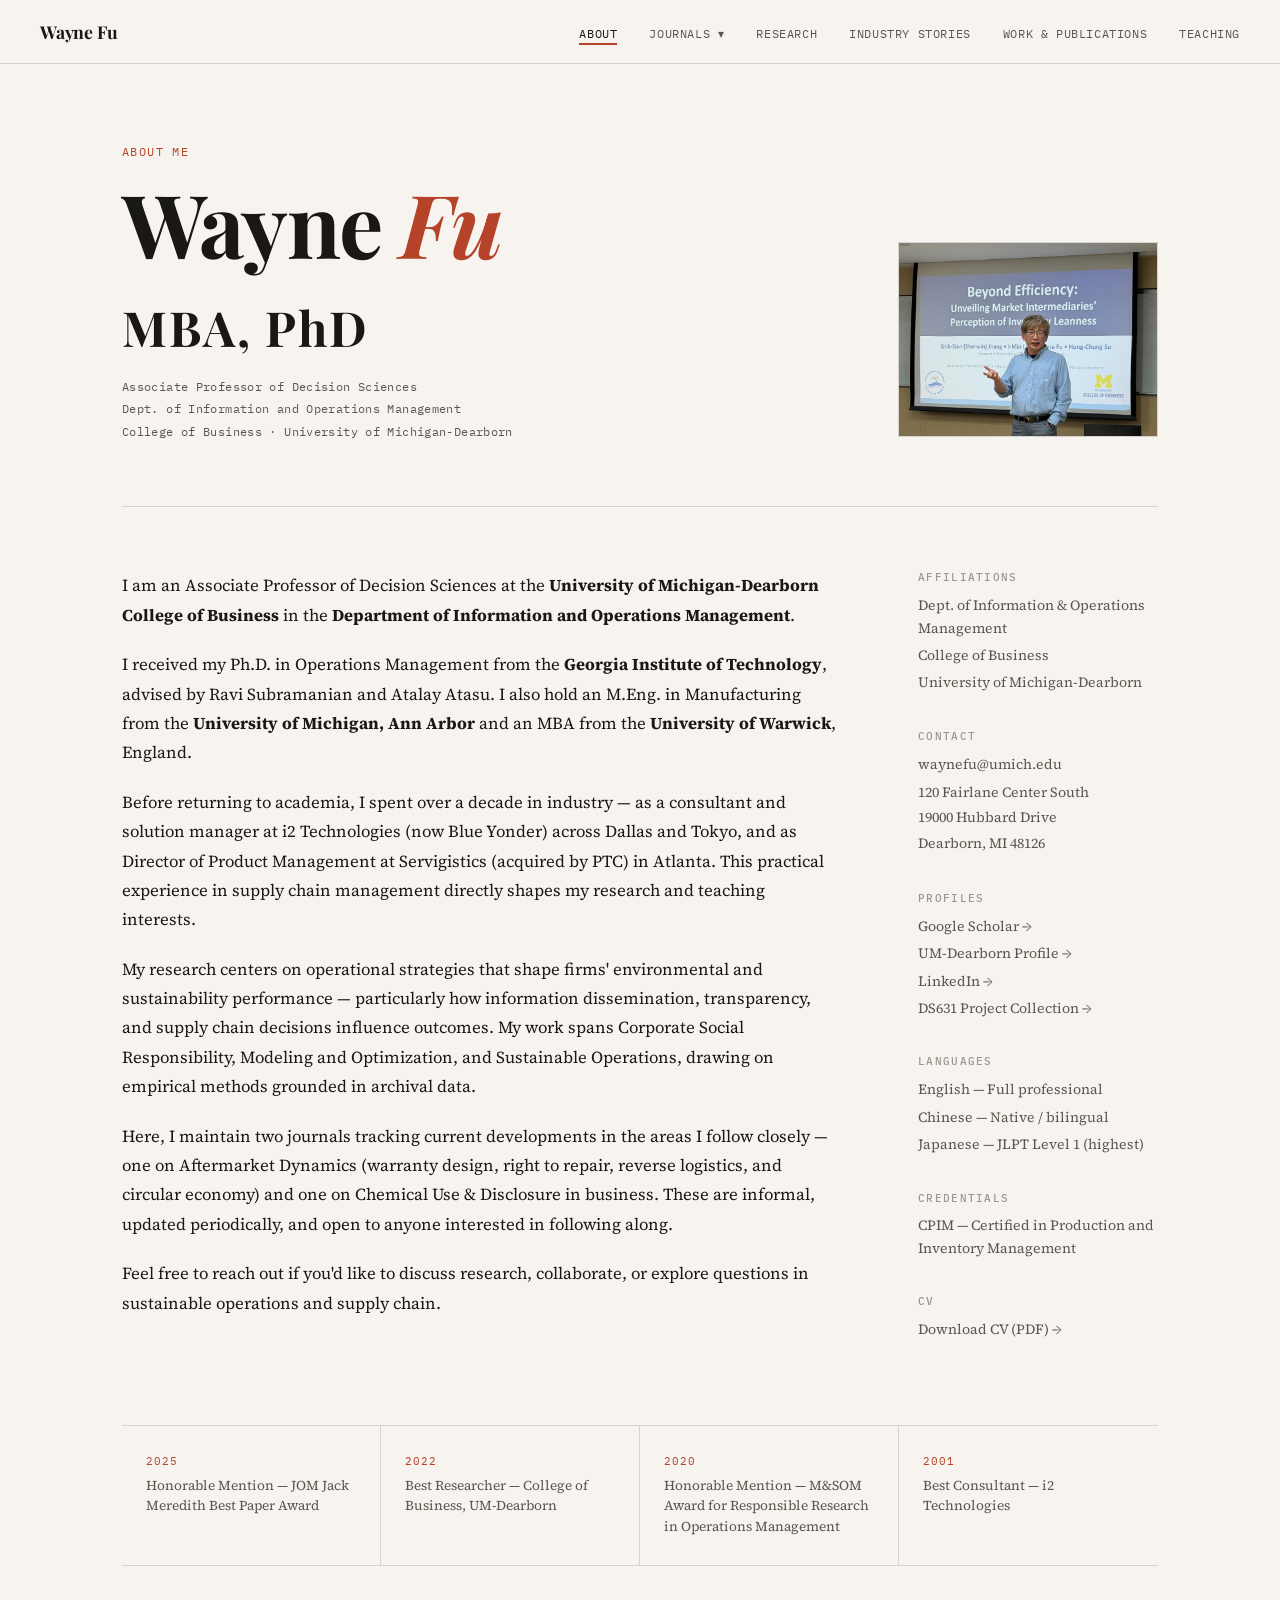
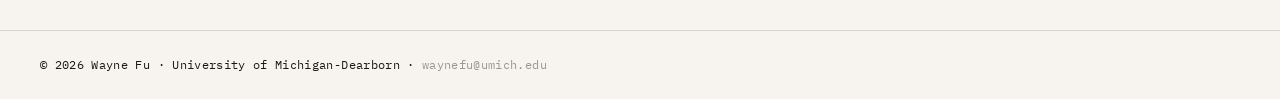
==== commit 97734caf: "feat(industry): add Industry Stories page with i2 and Servigistics narratives, update nav across all" ====
--- a/index.html
+++ b/index.html
@@ -22,6 +22,7 @@
         </ul>
       </li>
       <li><a href="research.html">Research</a></li>
+      <li><a href="industry.html">Industry Stories</a></li>
       <li><a href="work.html">Work &amp; Publications</a></li>
       <li><a href="teaching.html">Teaching</a></li>
     </ul>
@@ -114,81 +115,6 @@
       </div>
     </section>
 
-    <section class="industry-section">
-      <div class="industry-header">
-        <span class="page-label">Industry Experience</span>
-        <h2 class="industry-title">Bridging Theory &amp; Practice</h2>
-        <p class="industry-intro">Over a decade in enterprise software — from hands-on supply chain consulting to directing product strategy — grounds every research question and classroom discussion in real operational complexity.</p>
-      </div>
-
-      <div class="industry-cards">
-
-        <!-- i2 Technologies / Blue Yonder -->
-        <div class="industry-card">
-          <div class="company-logo-wrap">
-            <svg viewBox="0 0 180 60" xmlns="http://www.w3.org/2000/svg" aria-label="i2 Technologies (now Blue Yonder)">
-              <!-- i -->
-              <circle cx="18" cy="14" r="5" fill="#0047AB"/>
-              <rect x="14" y="23" width="8" height="28" rx="1" fill="#0047AB"/>
-              <!-- 2 -->
-              <path d="M36 15 C36 10 42 7 48 9 C54 11 56 18 52 23 L38 42 L58 42 L58 51 L33 51 L33 44 L48 25 C51 21 50 14 46 13 C42 12 40 15 40 18 Z" fill="#0047AB"/>
-              <!-- "Technologies" label -->
-              <text x="68" y="30" font-family="Arial, sans-serif" font-size="11" font-weight="700" fill="#0047AB" letter-spacing="0.5">TECHNOLOGIES</text>
-              <!-- "now Blue Yonder" sub-label -->
-              <text x="68" y="46" font-family="Arial, sans-serif" font-size="8.5" fill="#5a7ab5" letter-spacing="0.3">now Blue Yonder</text>
-            </svg>
-          </div>
-          <div class="company-body">
-            <div class="company-meta">
-              <span class="company-role">Consultant &amp; Solution Manager</span>
-              <span class="company-divider">·</span>
-              <span class="company-location">Dallas &amp; Tokyo</span>
-            </div>
-            <p class="company-desc">Deployed and sold enterprise supply chain planning software across North America and Asia-Pacific. Worked directly with Fortune 500 manufacturers and distributors to design, configure, and implement demand planning, inventory optimization, and S&amp;OP solutions — translating operational complexity into measurable business outcomes.</p>
-            <div class="domain-tags">
-              <span>Supply Chain Planning</span>
-              <span>S&amp;OP</span>
-              <span>Demand Forecasting</span>
-              <span>Enterprise Sales</span>
-              <span>Client Consulting</span>
-              <span>Asia-Pacific</span>
-            </div>
-          </div>
-        </div>
-
-        <!-- Servigistics / PTC -->
-        <div class="industry-card">
-          <div class="company-logo-wrap">
-            <svg viewBox="0 0 180 60" xmlns="http://www.w3.org/2000/svg" aria-label="Servigistics (acquired by PTC)">
-              <!-- Stylized "S" mark -->
-              <path d="M12 22 C12 16 18 12 26 13 C34 14 37 20 34 26 C31 30 22 31 20 36 C18 41 22 47 30 47 C38 47 42 42 40 37" stroke="#00875A" stroke-width="5.5" fill="none" stroke-linecap="round"/>
-              <!-- "SERVIGISTICS" wordmark -->
-              <text x="50" y="30" font-family="Arial, sans-serif" font-size="12" font-weight="700" fill="#00875A" letter-spacing="0.8">SERVIGISTICS</text>
-              <!-- "acquired by PTC" sub-label -->
-              <text x="50" y="46" font-family="Arial, sans-serif" font-size="8.5" fill="#4a9a78" letter-spacing="0.3">acquired by PTC</text>
-            </svg>
-          </div>
-          <div class="company-body">
-            <div class="company-meta">
-              <span class="company-role">Director of Product Management</span>
-              <span class="company-divider">·</span>
-              <span class="company-location">Atlanta, GA</span>
-            </div>
-            <p class="company-desc">Led product strategy and domain solutions for aftermarket service parts planning software. Defined product roadmap across forecasting, inventory, and reverse logistics modules — working at the intersection of customer requirements, engineering capabilities, and market positioning in a space where precision directly impacts service-level commitments.</p>
-            <div class="domain-tags">
-              <span>Service Parts Planning</span>
-              <span>Demand Forecasting</span>
-              <span>Multi-Echelon Inventory</span>
-              <span>Reverse Logistics</span>
-              <span>Product Management</span>
-              <span>Aftermarket</span>
-            </div>
-          </div>
-        </div>
-
-      </div>
-    </section>
-
     <section class="honors-strip">
       <div class="honor-item">
         <span class="honor-year">2025</span>
--- a/style.css
+++ b/style.css
@@ -185,82 +185,123 @@
 .info-block a { color: var(--ink-light); }
 .info-block a:hover { color: var(--accent); opacity: 1; }
 
-/* ---- INDUSTRY EXPERIENCE ---- */
-.industry-section {
-  padding: 4rem 0 3rem;
-  border-top: 1px solid var(--border);
-}
-
-.industry-header { margin-bottom: 2.5rem; }
-
-.industry-title {
-  font-size: clamp(1.4rem, 3vw, 2rem);
+/* ---- INDUSTRY STORIES PAGE ---- */
+.story-intro {
+  max-width: 700px; margin-bottom: 4rem;
+  padding-bottom: 3rem; border-bottom: 1px solid var(--border);
+}
+.story-intro p {
+  font-size: 1.05rem; margin-bottom: 1.1rem; color: var(--ink-light);
+}
+
+.story-chapter {
+  margin-bottom: 5rem; padding-bottom: 4rem;
+  border-bottom: 2px solid var(--border);
+}
+
+.story-company-header {
+  display: flex; align-items: flex-start; gap: 2.5rem;
+  margin-bottom: 3rem; padding-bottom: 2.5rem;
+  border-bottom: 1px solid var(--border);
+}
+
+.story-logo-wrap {
+  flex-shrink: 0; width: 100px; height: 100px;
+  display: flex; align-items: center; justify-content: center;
+  background: var(--paper-warm); border: 1px solid var(--border);
+  border-radius: 4px; padding: 0.75rem;
+}
+
+.story-logo { width: 100%; height: 100%; object-fit: contain; }
+.story-logo--wide { object-fit: contain; }
+
+.story-company-meta { flex: 1; }
+
+.story-company-name {
+  font-size: clamp(1.6rem, 3vw, 2.2rem);
+  margin-bottom: 0.35rem; line-height: 1.1;
+}
+
+.story-company-sub {
+  font-family: var(--mono); font-size: 0.75rem;
+  color: var(--ink-faint); letter-spacing: 0.05em;
   margin-bottom: 0.85rem;
 }
 
-.industry-intro {
-  font-size: 1rem; color: var(--ink-light);
-  max-width: 680px; line-height: 1.75;
-}
-
-.industry-cards {
-  display: grid; grid-template-columns: 1fr 1fr;
-  gap: 2rem;
-}
-
-.industry-card {
+.story-role-badge {
+  display: inline-block; font-family: var(--mono);
+  font-size: 0.7rem; letter-spacing: 0.08em; text-transform: uppercase;
+  color: var(--accent); border: 1px solid var(--accent-light);
+  padding: 0.3rem 0.75rem; border-radius: 2px;
+}
+
+.story-body { max-width: 720px; }
+
+.story-section-head {
+  font-family: var(--mono); font-size: 0.7rem;
+  letter-spacing: 0.12em; text-transform: uppercase;
+  color: var(--ink-faint); margin: 2.5rem 0 0.85rem;
+  font-weight: 500; padding-bottom: 0.5rem;
+  border-bottom: 1px solid var(--border);
+}
+
+.story-body p {
+  font-size: 1.02rem; line-height: 1.82;
+  margin-bottom: 1.2rem; color: var(--ink);
+}
+
+.story-pullquote {
+  margin: 2.5rem 0 2.5rem 0;
+  padding: 1.5rem 2rem;
+  border-left: 3px solid var(--accent);
   background: var(--paper-warm);
+  font-family: var(--display); font-style: italic;
+  font-size: 1.2rem; line-height: 1.55;
+  color: var(--ink); quotes: none;
+}
+
+.story-honors { margin: 2rem 0 1.5rem; }
+
+.story-honor-badge {
+  display: inline-flex; align-items: center; gap: 0.5rem;
+  font-family: var(--mono); font-size: 0.72rem;
+  letter-spacing: 0.06em; padding: 0.45rem 0.9rem;
+  background: var(--paper-warm); border: 1px solid var(--border);
+  color: var(--ink-light); border-radius: 2px;
+}
+
+.story-domain-row {
+  display: flex; gap: 0.45rem; flex-wrap: wrap;
+  margin-top: 1.5rem;
+}
+
+.story-domain {
+  font-family: var(--mono); font-size: 0.65rem;
+  letter-spacing: 0.06em; padding: 0.25rem 0.6rem;
   border: 1px solid var(--border);
-  padding: 2rem 2rem 1.75rem;
-  display: flex; flex-direction: column; gap: 1.25rem;
-}
-
-.company-logo-wrap {
-  height: 60px; display: flex; align-items: center;
-  padding-bottom: 1.25rem;
-  border-bottom: 1px solid var(--border);
-}
-
-.company-logo-wrap svg { height: 56px; width: auto; max-width: 200px; }
-
-.company-meta {
-  display: flex; align-items: center; gap: 0.5rem;
-  flex-wrap: wrap;
-}
-
-.company-role {
-  font-family: var(--mono); font-size: 0.72rem;
-  letter-spacing: 0.05em; color: var(--ink);
-  font-weight: 500;
-}
-
-.company-divider { color: var(--ink-faint); font-size: 0.85rem; }
-
-.company-location {
-  font-family: var(--mono); font-size: 0.7rem;
-  color: var(--ink-faint); letter-spacing: 0.04em;
-}
-
-.company-desc {
-  font-size: 0.93rem; color: var(--ink-light);
-  line-height: 1.72; flex: 1;
-}
-
-.domain-tags {
-  display: flex; gap: 0.4rem; flex-wrap: wrap;
-  margin-top: 0.25rem;
-}
-
-.domain-tags span {
-  font-family: var(--mono); font-size: 0.65rem;
-  letter-spacing: 0.06em; padding: 0.22rem 0.55rem;
-  border: 1px solid var(--border);
-  background: var(--paper); color: var(--ink-light);
+  background: var(--paper); color: var(--ink-faint);
   border-radius: 2px;
 }
 
+.story-bridge {
+  padding: 3rem 0 4rem;
+  max-width: 720px;
+}
+
+.story-bridge h2 {
+  font-size: clamp(1.3rem, 2.5vw, 1.75rem);
+  margin-bottom: 1.5rem;
+}
+
+.story-bridge p {
+  font-size: 1.02rem; line-height: 1.82;
+  margin-bottom: 1.2rem; color: var(--ink-light);
+}
+
 @media (max-width: 700px) {
-  .industry-cards { grid-template-columns: 1fr; }
+  .story-company-header { flex-direction: column; gap: 1.5rem; }
+  .story-logo-wrap { width: 80px; height: 80px; }
+  .story-pullquote { font-size: 1.05rem; padding: 1.1rem 1.25rem; }
 }
 
 /* ---- HONORS STRIP ---- */
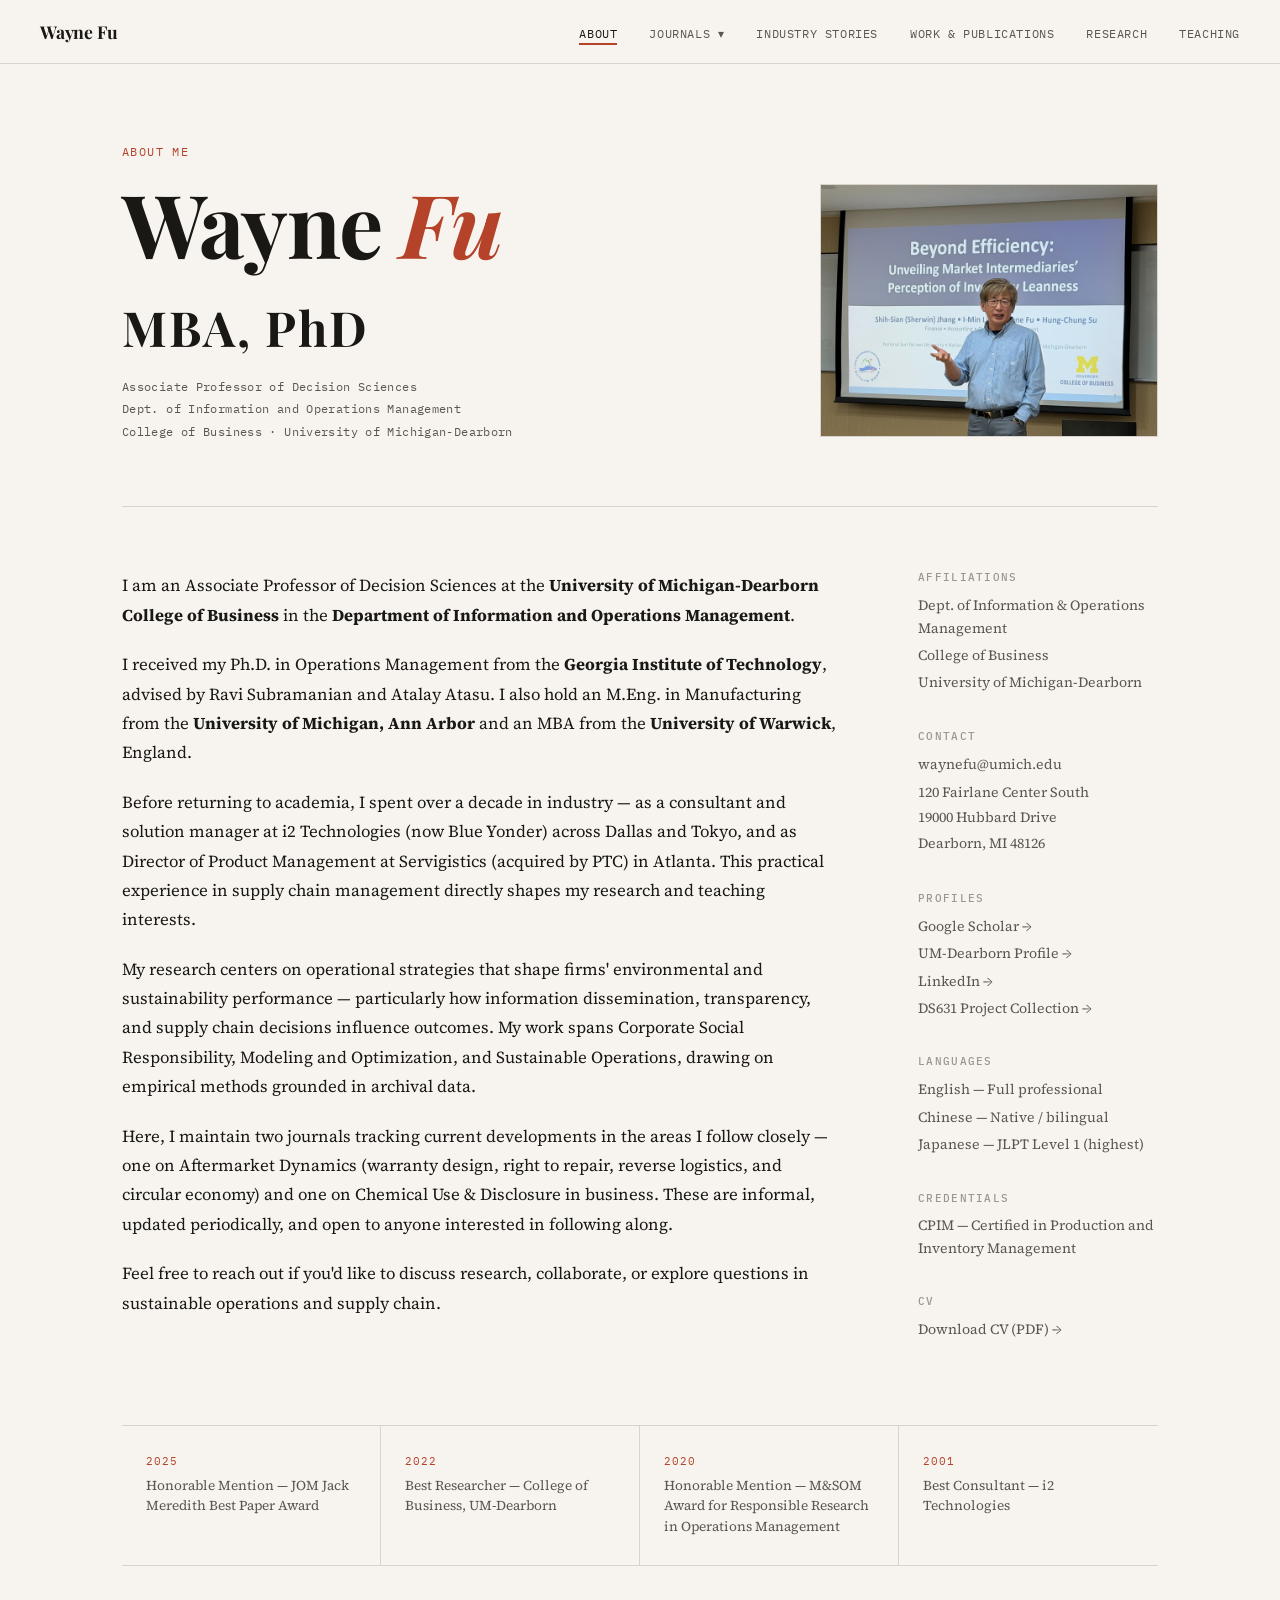
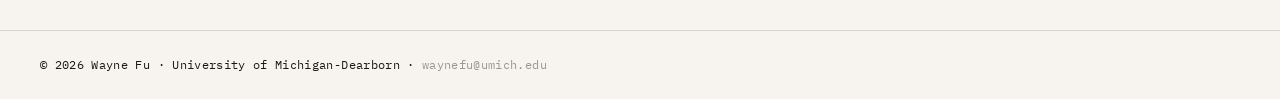
==== commit cb9e215d: "fix(industry): restore company logos and Muckstadt book cover in md rendering" ====
--- a/index.html
+++ b/index.html
@@ -21,9 +21,9 @@
           <li><a href="journal2.html">Chemical Use</a></li>
         </ul>
       </li>
-      <li><a href="research.html">Research</a></li>
       <li><a href="industry.html">Industry Stories</a></li>
       <li><a href="work.html">Work &amp; Publications</a></li>
+      <li><a href="research.html">Research</a></li>
       <li><a href="teaching.html">Teaching</a></li>
     </ul>
     <button class="nav-toggle" onclick="toggleNav()">☰</button>
--- a/style.css
+++ b/style.css
@@ -138,7 +138,7 @@
 .page-about { max-width: 1100px; margin: 0 auto; padding: 0 2rem; }
 
 .hero {
-  display: grid; grid-template-columns: 1fr 260px;
+  display: grid; grid-template-columns: 1fr 338px;
   gap: 4rem; align-items: end;
   padding: 5rem 0 4rem;
   border-bottom: 1px solid var(--border);
@@ -192,6 +192,40 @@
 }
 .story-intro p {
   font-size: 1.05rem; margin-bottom: 1.1rem; color: var(--ink-light);
+}
+
+.story-clients {
+  max-width: 820px;
+  margin-bottom: 4.5rem;
+  padding: 2.5rem 2rem;
+  background: var(--paper-warm);
+  border: 1px solid var(--border);
+  border-radius: 4px;
+  text-align: center;
+}
+.story-clients-label {
+  font-family: var(--mono);
+  font-size: 0.72rem;
+  letter-spacing: 0.12em;
+  text-transform: uppercase;
+  color: var(--ink-faint);
+  margin-bottom: 1.5rem;
+}
+.story-clients-img-wrap {
+  margin-bottom: 1.4rem;
+}
+.story-clients-img {
+  max-width: 100%;
+  height: auto;
+  border-radius: 3px;
+  box-shadow: 0 2px 12px rgba(0,0,0,0.08);
+}
+.story-clients-caption {
+  font-size: 0.92rem;
+  color: var(--ink-light);
+  line-height: 1.65;
+  max-width: 620px;
+  margin: 0 auto;
 }
 
 .story-chapter {
@@ -274,6 +308,23 @@
   display: flex; gap: 0.45rem; flex-wrap: wrap;
   margin-top: 1.5rem;
 }
+
+/* Book reference block */
+.story-book-ref {
+  display: flex; gap: 1.5rem; align-items: flex-start;
+  margin: 1.75rem 0; padding: 1.25rem 1.5rem;
+  background: var(--paper-warm); border: 1px solid var(--border);
+  border-left: 3px solid var(--accent);
+}
+.story-book-cover-link { flex-shrink: 0; }
+.story-book-cover {
+  width: 90px; height: auto; display: block;
+  border: 1px solid var(--border); box-shadow: 2px 3px 8px rgba(0,0,0,0.12);
+}
+.story-book-meta { flex: 1; }
+.story-book-title { font-size: 1rem; font-weight: 600; margin: 0 0 0.25rem; }
+.story-book-author { font-family: var(--mono); font-size: 0.75rem; color: var(--ink-light); margin: 0 0 0.6rem; }
+.story-book-note { font-size: 0.9rem; color: var(--ink-mid); margin: 0; line-height: 1.6; }
 
 .story-domain {
   font-family: var(--mono); font-size: 0.65rem;
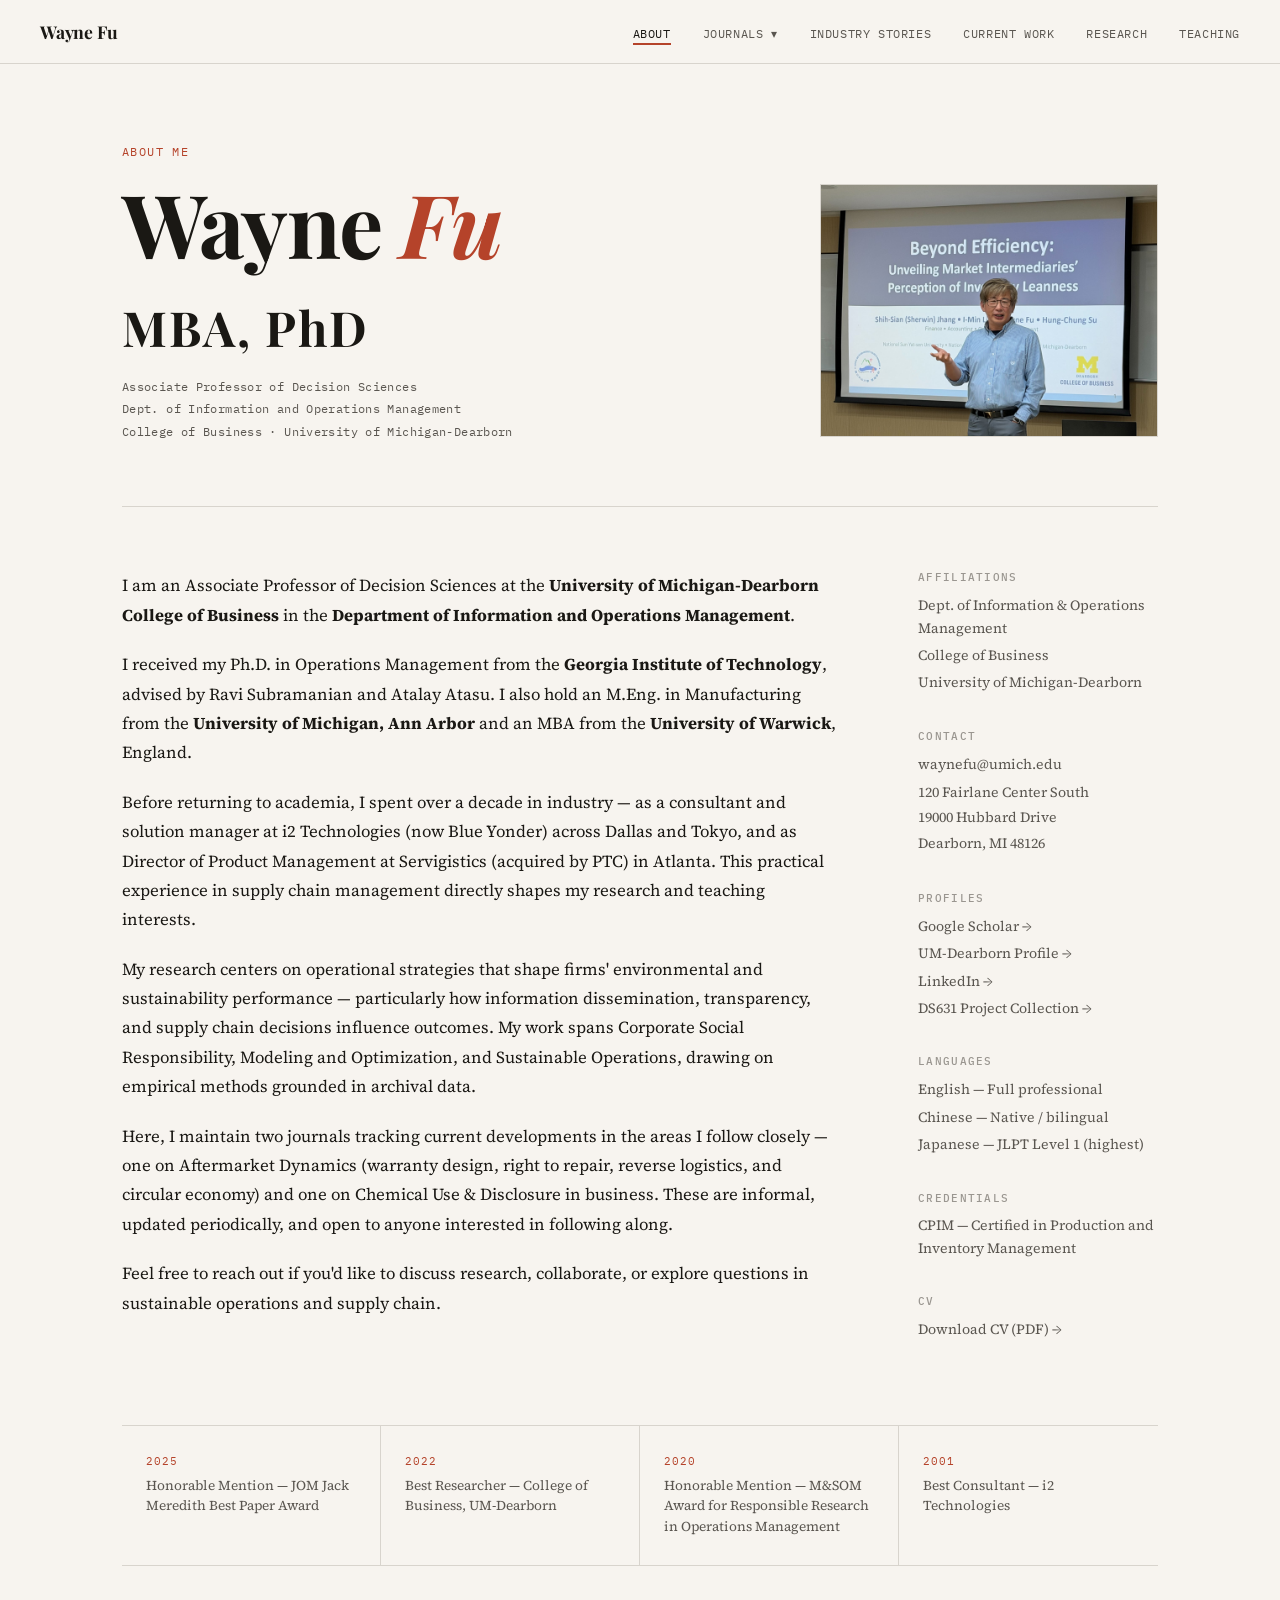
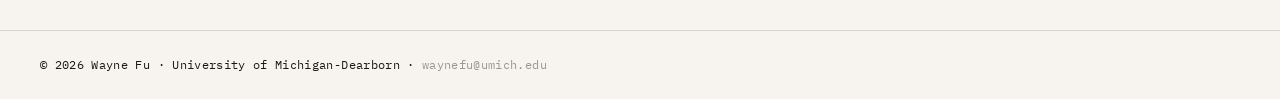
==== commit 752efb0f: "docs(nav): rename "work & publication" to "current work"" ====
--- a/index.html
+++ b/index.html
@@ -22,7 +22,7 @@
         </ul>
       </li>
       <li><a href="industry.html">Industry Stories</a></li>
-      <li><a href="work.html">Work &amp; Publications</a></li>
+      <li><a href="work.html">Current Work</a></li>
       <li><a href="research.html">Research</a></li>
       <li><a href="teaching.html">Teaching</a></li>
     </ul>
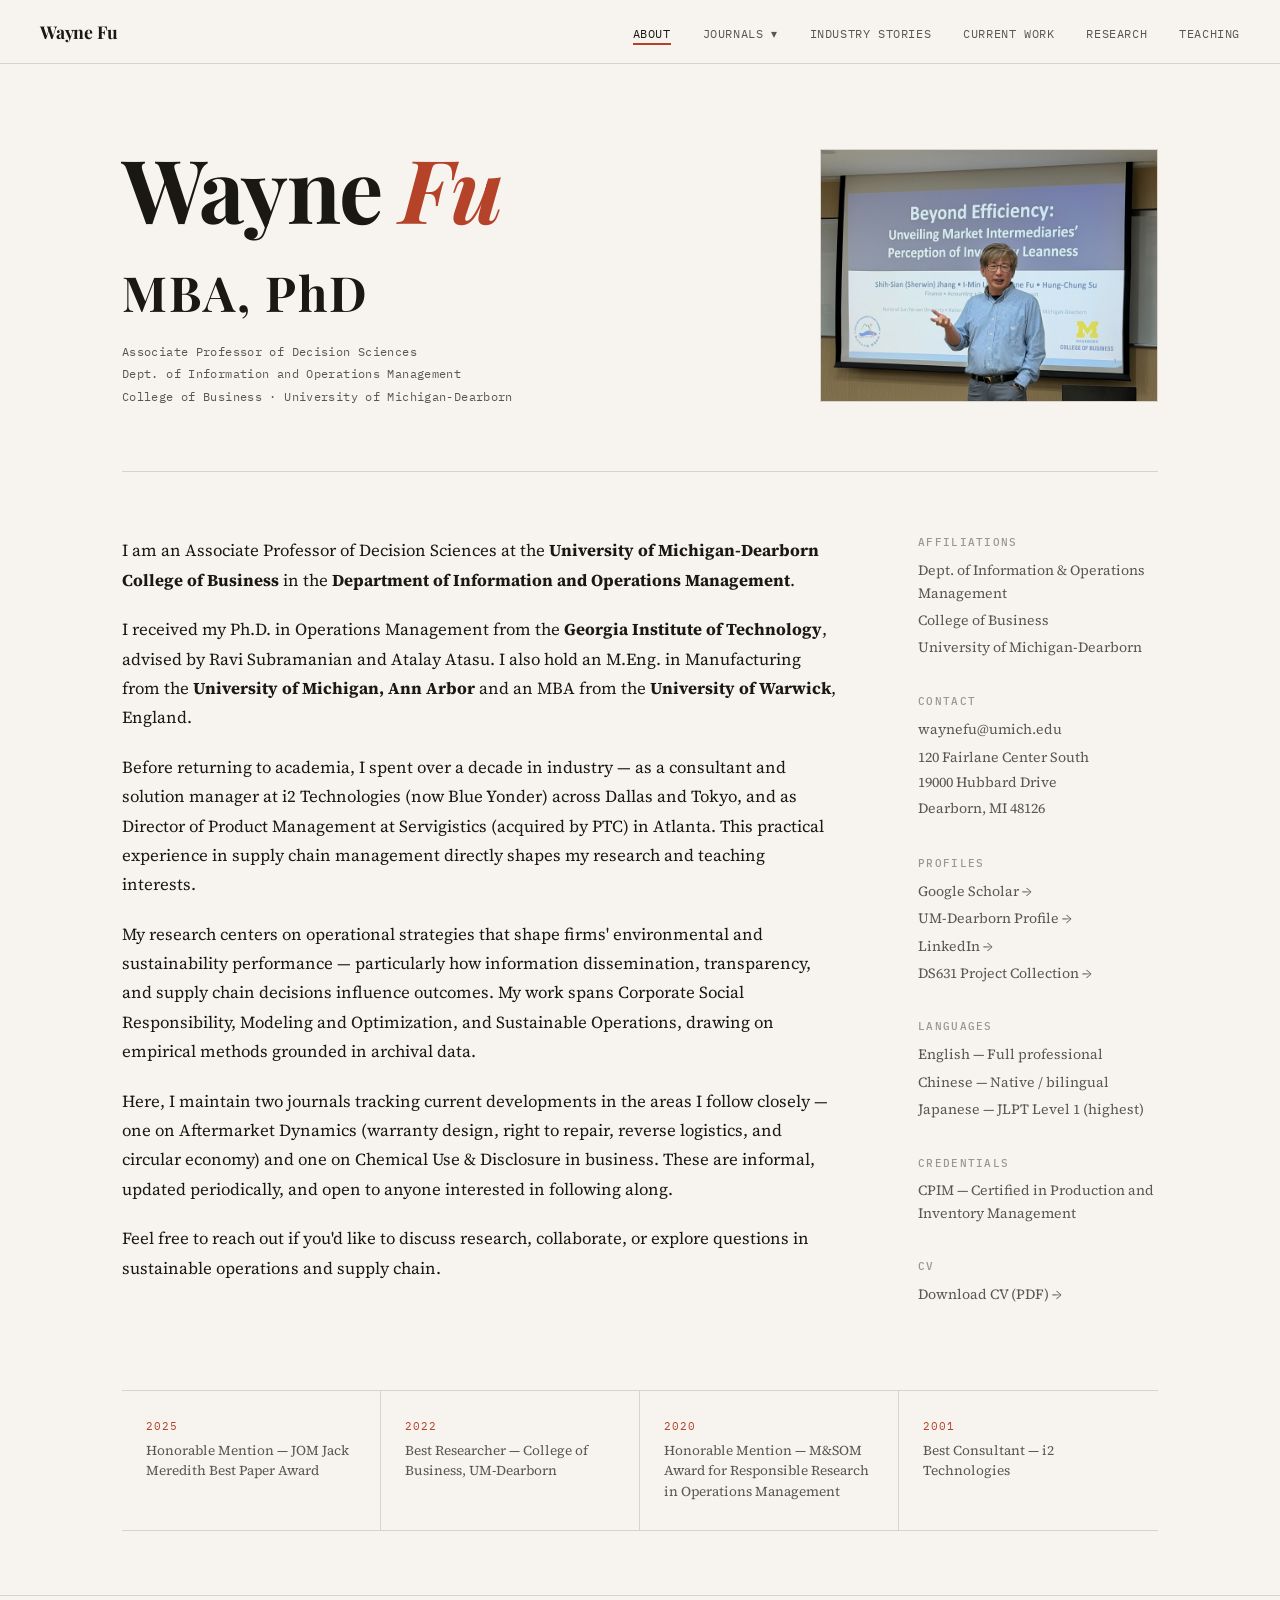
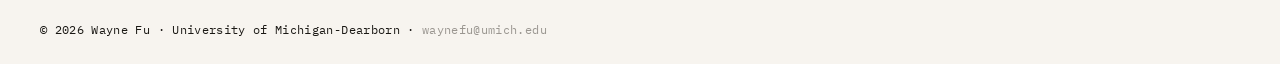
==== commit 87757c55: "fix(index,industry): remove About Me label, use jpg logos for i2 and Servigistics" ====
--- a/index.html
+++ b/index.html
@@ -33,7 +33,6 @@
 
     <section class="hero">
       <div class="hero-text">
-        <span class="hero-label">About Me</span>
         <h1 class="hero-name">Wayne <em>Fu</em><br><span style="font-size:0.55em;letter-spacing:0.04em;font-style:normal;">MBA, PhD</span></h1>
         <p class="hero-title">
           Associate Professor of Decision Sciences<br>
